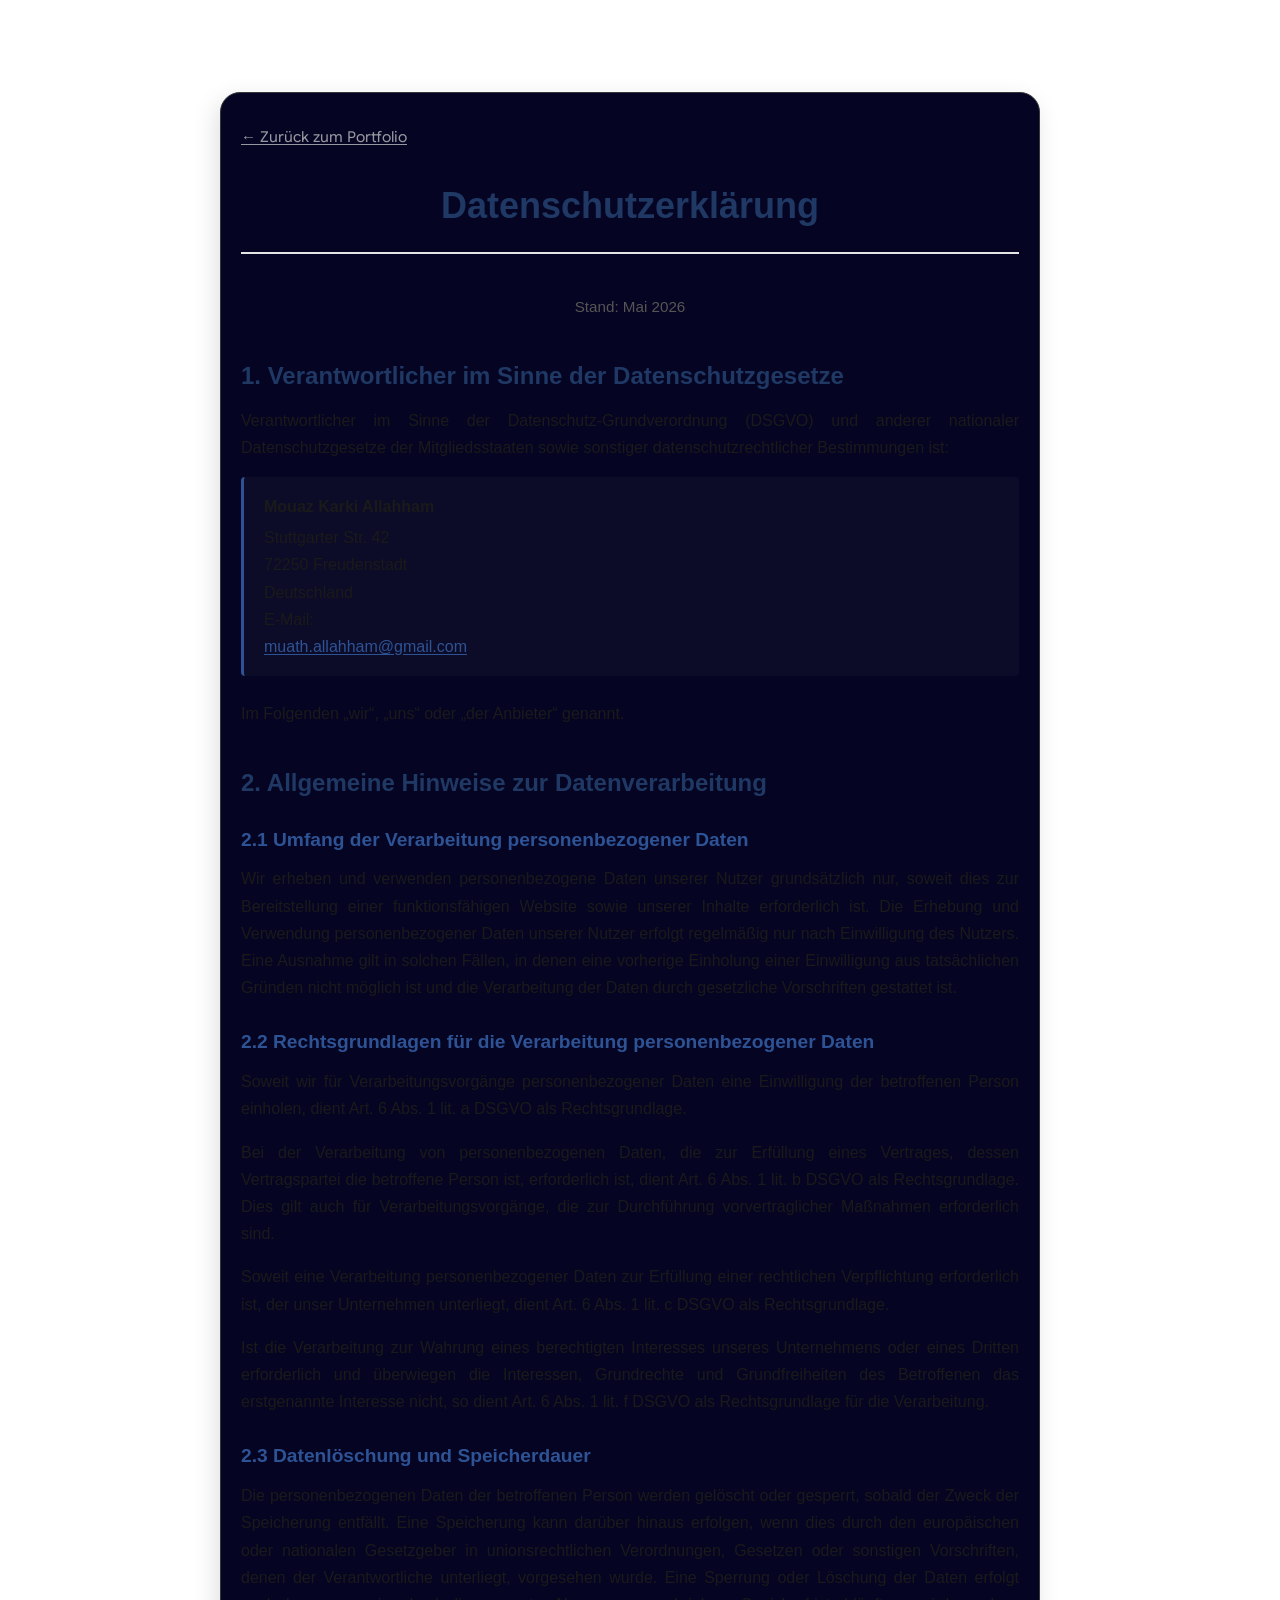
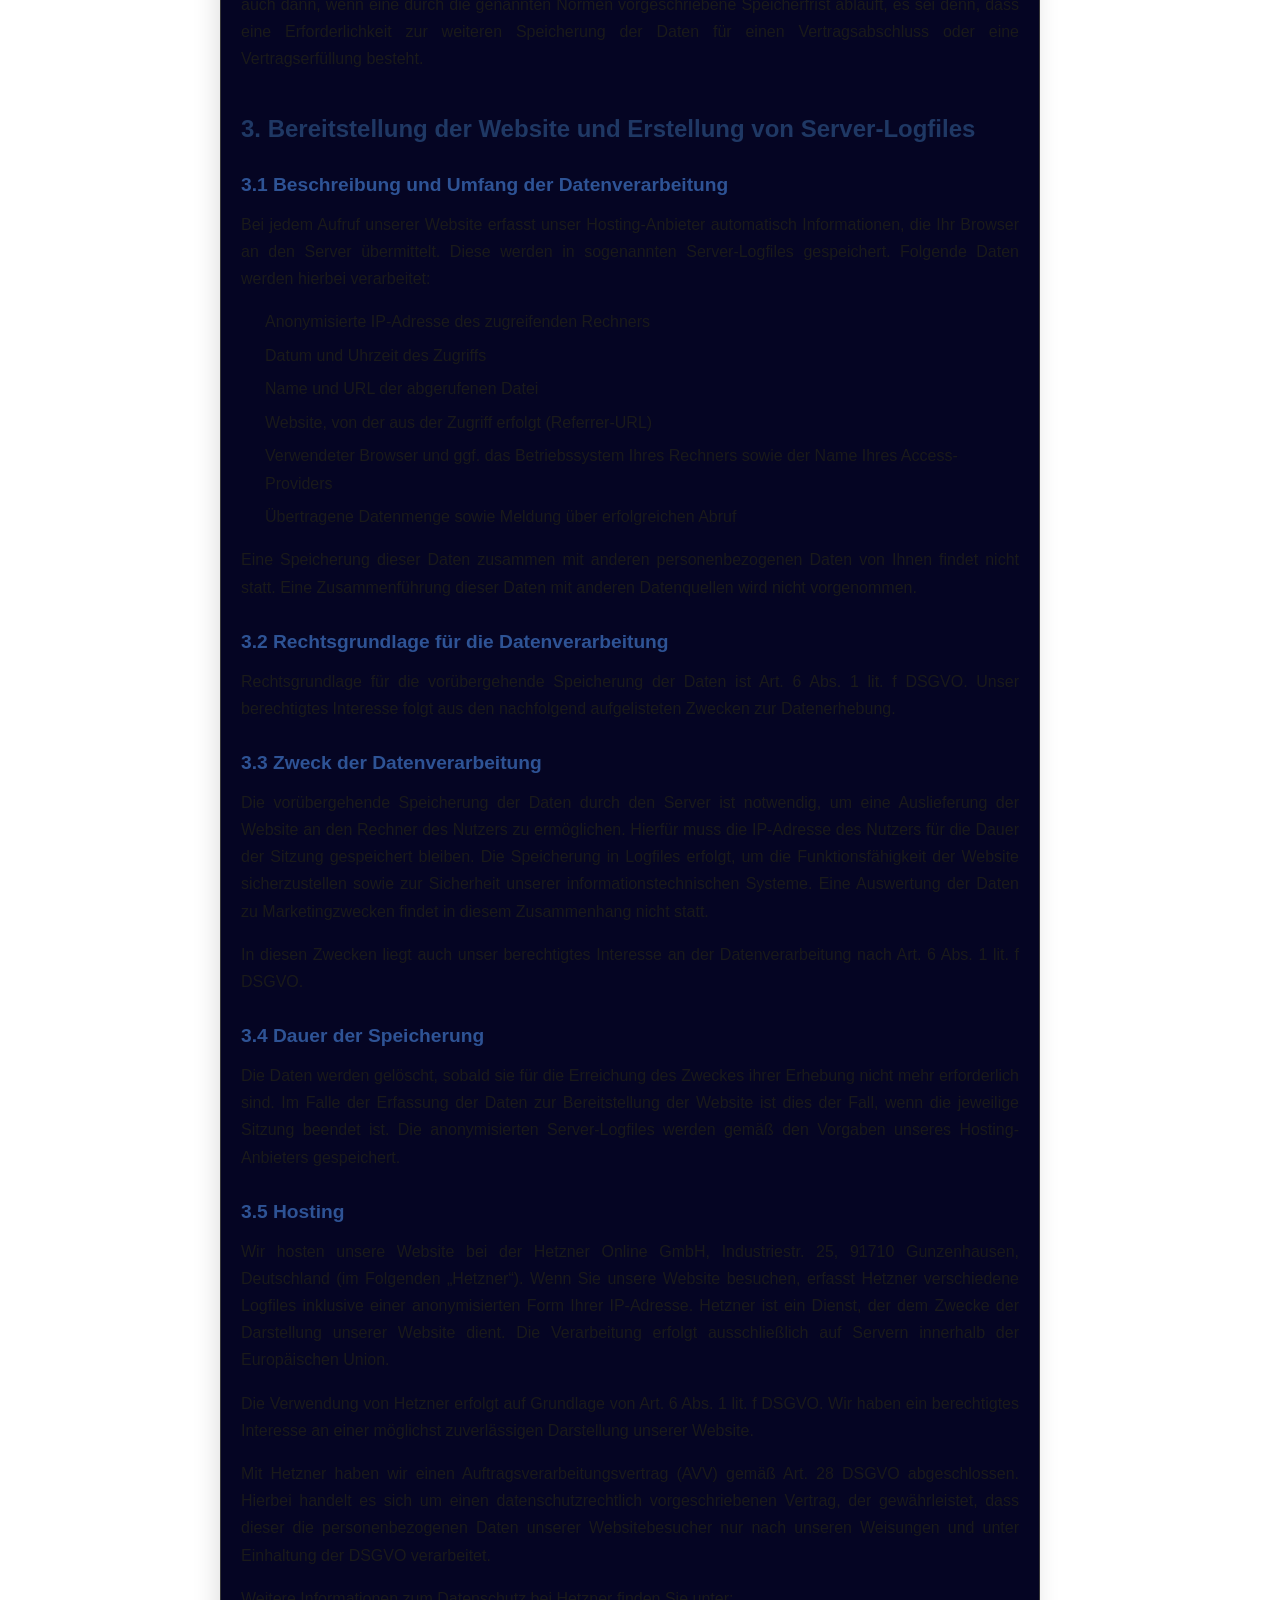
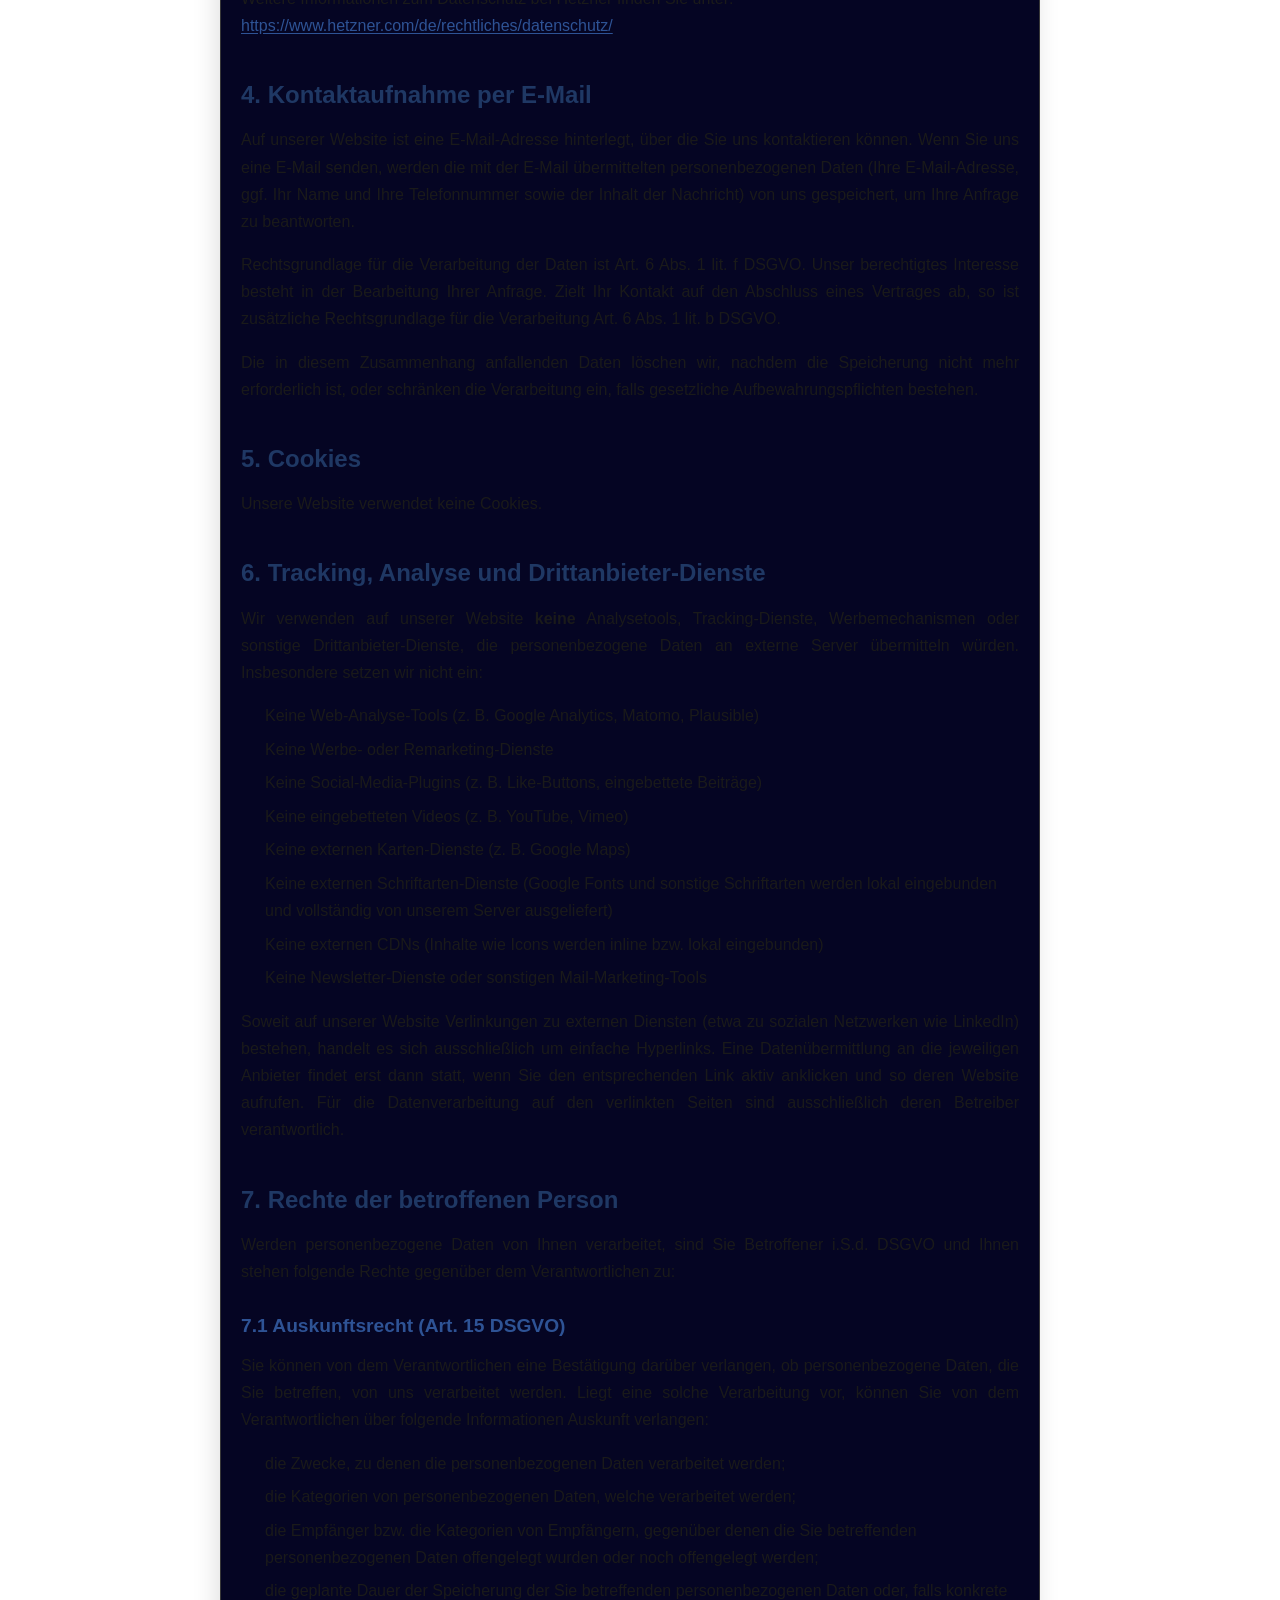
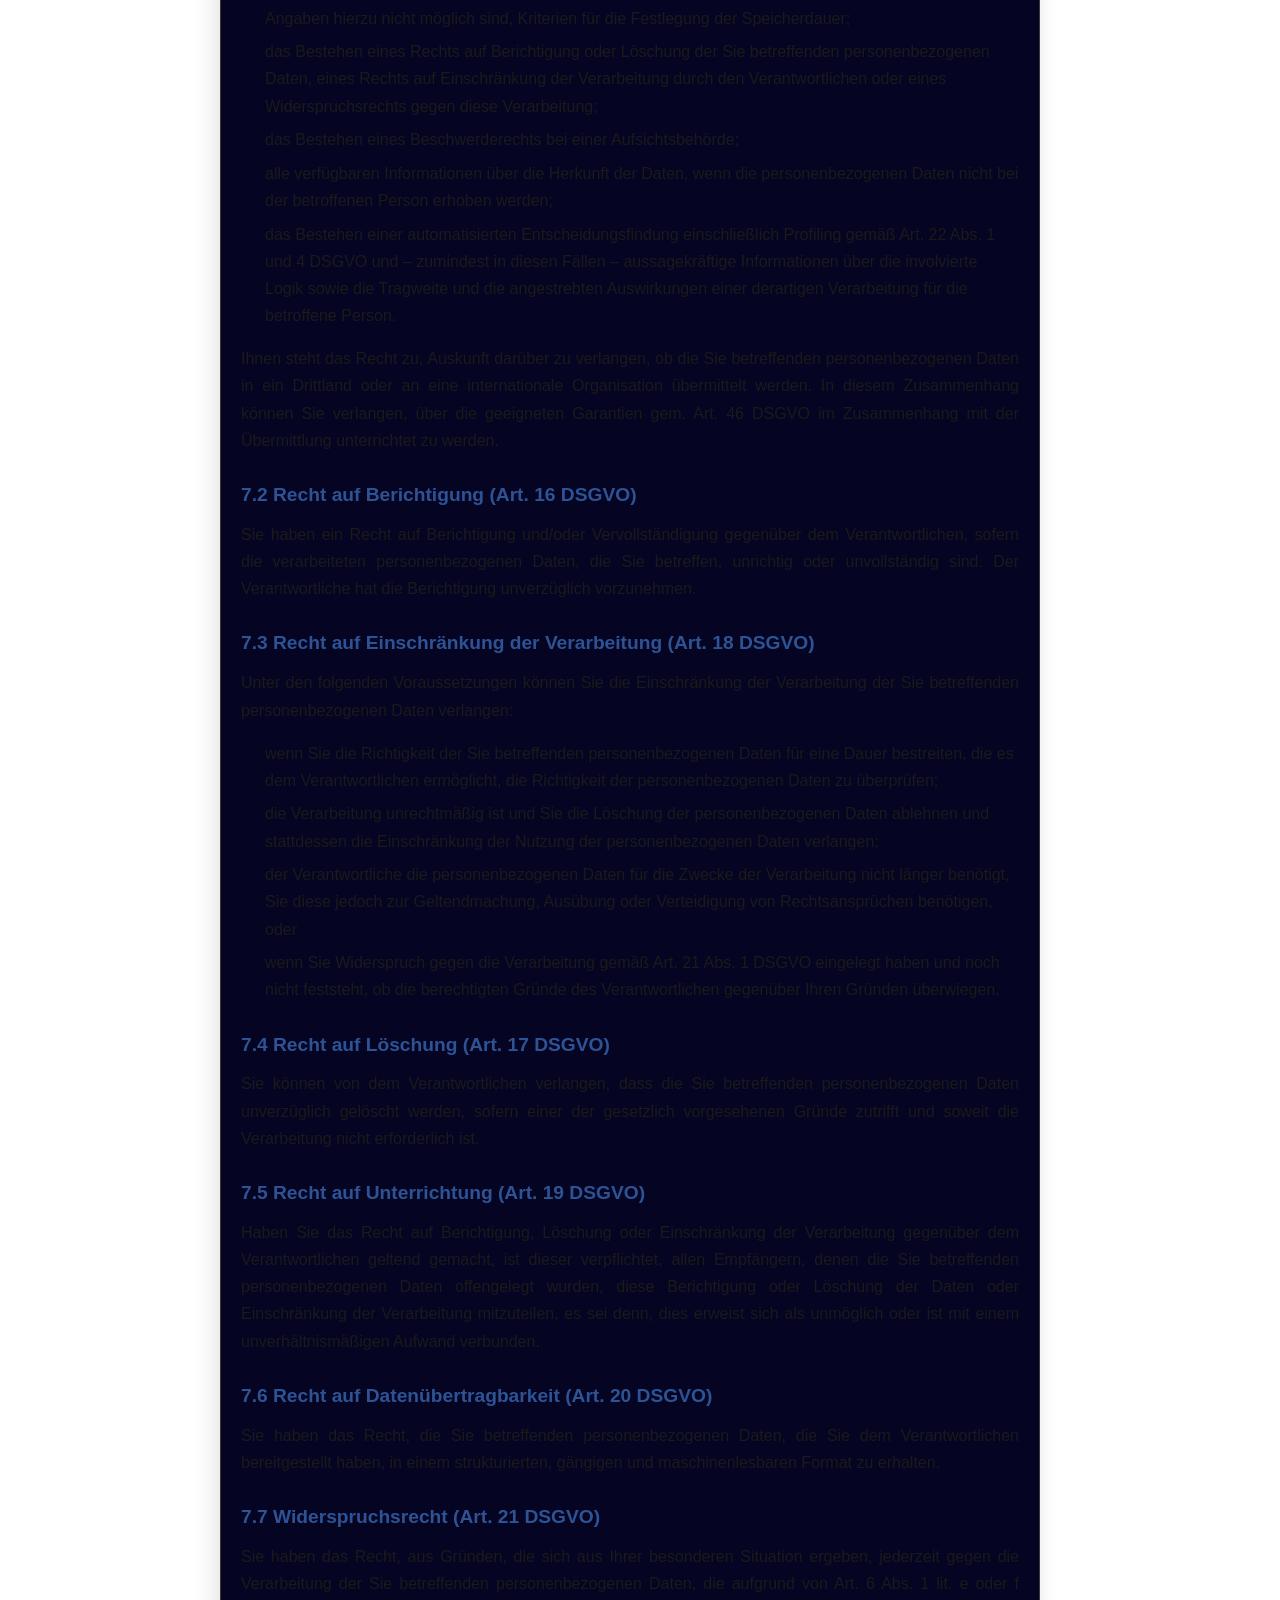
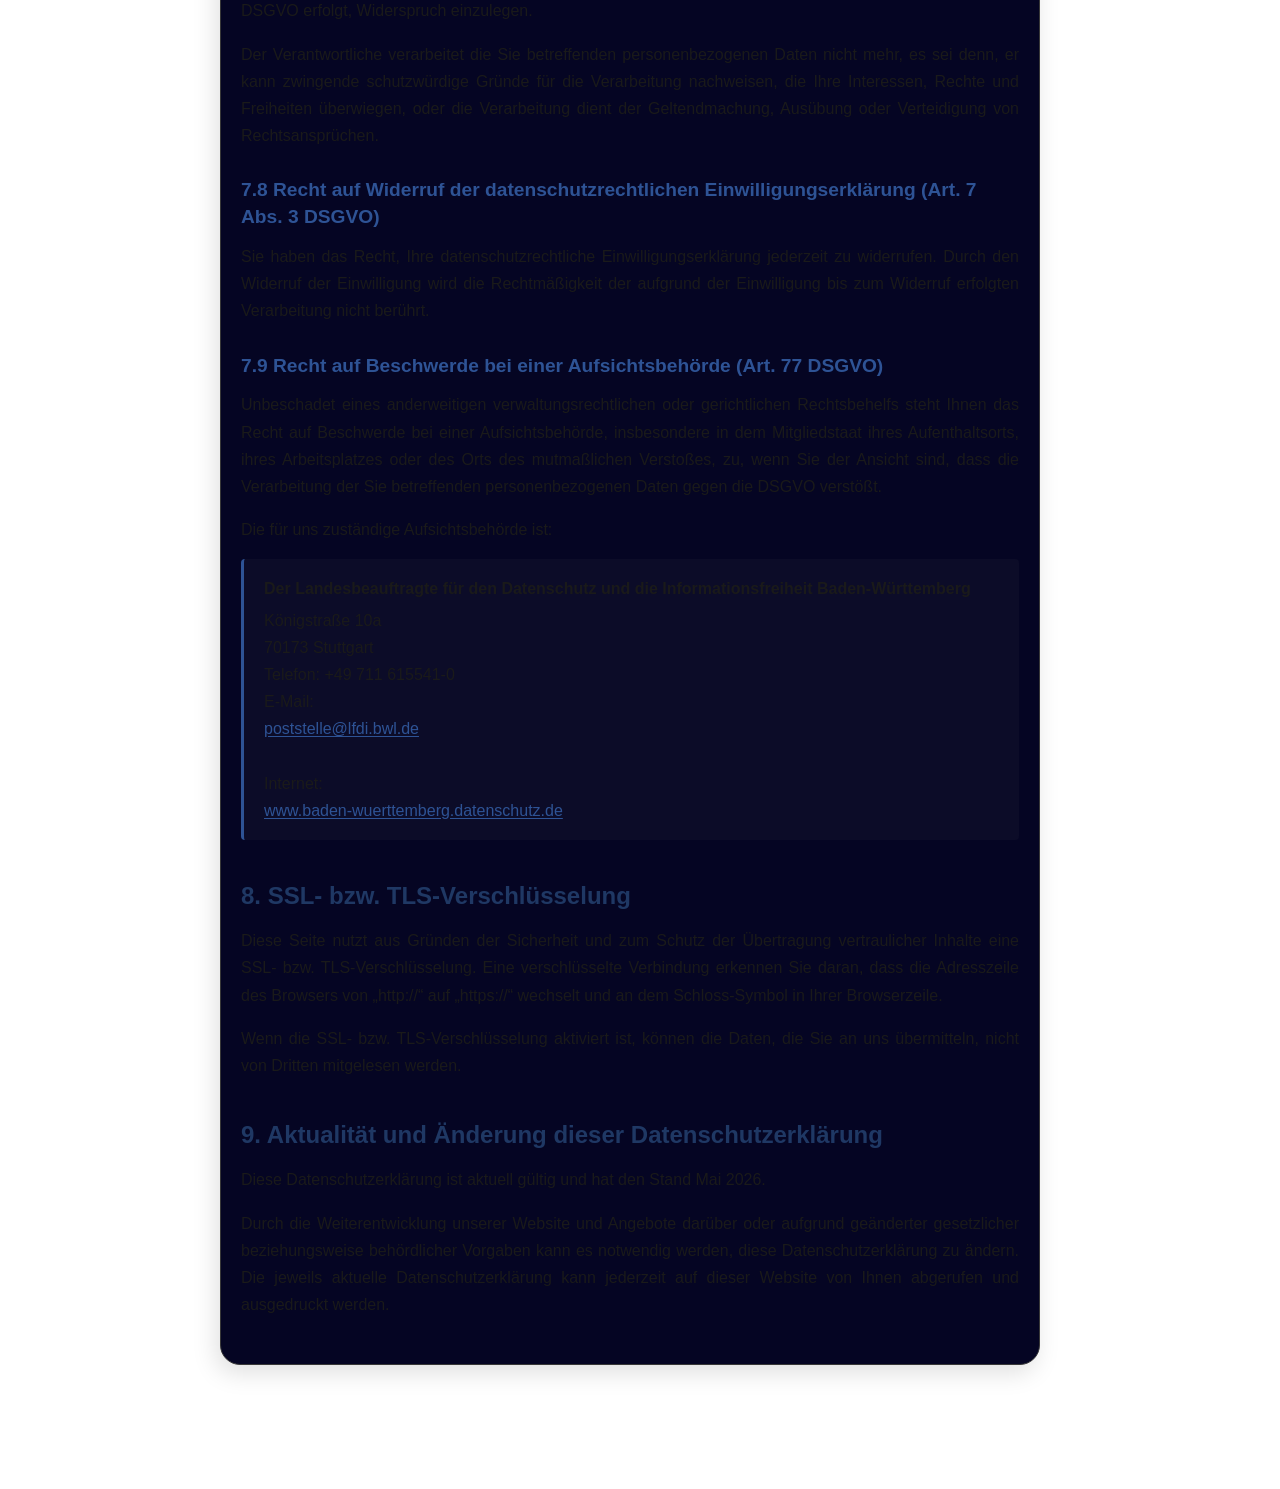
==== datenschutz.html @ 7f764fda "adding legal pages" ====
<!doctype html>
<html lang="de">
  <head>
    <meta charset="UTF-8" />
    <meta name="viewport" content="width=device-width, initial-scale=1.0" />
    <link
      rel="icon"
      href="data:image/svg+xml,<svg            
  xmlns='http://www.w3.org/2000/svg'/>"
    />
    <title>Datenschutzerklärung – Mouaz K. Allahham</title>
    <link rel="stylesheet" href="style.css" />
  </head>
  <style>
    :root {
      --color-text: #1a1a1a;
      --color-muted: #555;
      --color-heading: #1f3864;
      --color-subheading: #2e5395;
      --color-bg: #ffffff;
      --color-border: #e5e5e5;
      --color-link: #2e5395;
      --max-width: 820px;
    }

    @media (prefers-color-scheme: dark) {
      :root {
        --color-text: #e8e8e8;
        --color-muted: #b0b0b0;
        --color-heading: #8ab4ff;
        --color-subheading: #6f9eea;
        --color-bg: #121212;
        --color-border: #2a2a2a;
        --color-link: #8ab4ff;
      }
    }

    * {
      box-sizing: border-box;
    }

    html {
      scroll-behavior: smooth;
    }

    body {
      font-family:
        -apple-system, BlinkMacSystemFont, "Segoe UI", Roboto, Oxygen, Ubuntu,
        Cantarell, "Helvetica Neue", Arial, sans-serif;
      font-size: 16px;
      line-height: 1.7;
      color: var(--color-text);
      background-color: var(--color-bg);
      margin: 0;
      padding: 2rem 1rem 4rem;
    }

    main {
      max-width: var(--max-width);
      margin: 0 auto;
    }

    h1.page-title {
      font-size: 2.25rem;
      font-weight: 700;
      color: var(--color-heading);
      text-align: center;
      margin: 0 0 2.5rem;
      padding-bottom: 1rem;
      border-bottom: 2px solid var(--color-border);
    }

    h2 {
      font-size: 1.5rem;
      font-weight: 700;
      color: var(--color-heading);
      margin: 2.5rem 0 1rem;
      line-height: 1.3;
    }

    h3 {
      font-size: 1.2rem;
      font-weight: 600;
      color: var(--color-subheading);
      margin: 1.75rem 0 0.75rem;
      line-height: 1.4;
    }

    p {
      margin: 0 0 1rem;
      text-align: justify;
      hyphens: auto;
    }

    ul {
      margin: 0 0 1rem;
      padding-left: 1.5rem;
    }

    li {
      margin-bottom: 0.4rem;
    }

    address {
      font-style: normal;
      margin: 0.5rem 0 1.5rem;
      padding: 1rem 1.25rem;
      background-color: rgba(127, 127, 127, 0.06);
      border-left: 3px solid var(--color-subheading);
      border-radius: 4px;
    }

    address strong {
      display: block;
      margin-bottom: 0.25rem;
    }

    a {
      color: var(--color-link);
      text-decoration: underline;
      text-underline-offset: 2px;
    }

    a:hover {
      text-decoration-thickness: 2px;
    }

    .last-updated {
      color: var(--color-muted);
      font-size: 0.95rem;
      text-align: center;
      margin-bottom: 2rem;
    }

    @media print {
      body {
        padding: 0;
        font-size: 11pt;
      }
      h1.page-title {
        font-size: 24pt;
      }
      h2 {
        font-size: 14pt;
        page-break-after: avoid;
      }
      h3 {
        font-size: 12pt;
        page-break-after: avoid;
      }
      a {
        color: var(--color-text);
        text-decoration: none;
      }
    }

    @media (max-width: 600px) {
      body {
        padding: 1.5rem 1rem 3rem;
        font-size: 15px;
      }
      h1.page-title {
        font-size: 1.75rem;
      }
      h2 {
        font-size: 1.3rem;
      }
      h3 {
        font-size: 1.1rem;
      }
      p {
        text-align: left;
      }
    }
  </style>
  <body>
    <main class="legal-main">
      <div class="legal-page">
        <a href="index.html" class="legal-back">← Zurück zum Portfolio</a>

        <h1 class="page-title">Datenschutzerklärung</h1>
        <p class="last-updated">Stand: Mai 2026</p>

        <h2>1. Verantwortlicher im Sinne der Datenschutzgesetze</h2>
        <p>
          Verantwortlicher im Sinne der Datenschutz-Grundverordnung (DSGVO) und
          anderer nationaler Datenschutzgesetze der Mitgliedsstaaten sowie
          sonstiger datenschutzrechtlicher Bestimmungen ist:
        </p>
        <address>
          <strong>Mouaz Karki Allahham</strong>
          Stuttgarter Str. 42<br />
          72250 Freudenstadt<br />
          Deutschland<br />
          E-Mail:
          <a href="mailto:muath.allahham@gmail.com">muath.allahham@gmail.com</a>
        </address>
        <p>
          Im Folgenden „wir&ldquo;, „uns&ldquo; oder „der Anbieter&ldquo;
          genannt.
        </p>

        <h2>2. Allgemeine Hinweise zur Datenverarbeitung</h2>

        <h3>2.1 Umfang der Verarbeitung personenbezogener Daten</h3>
        <p>
          Wir erheben und verwenden personenbezogene Daten unserer Nutzer
          grundsätzlich nur, soweit dies zur Bereitstellung einer
          funktionsfähigen Website sowie unserer Inhalte erforderlich ist. Die
          Erhebung und Verwendung personenbezogener Daten unserer Nutzer erfolgt
          regelmäßig nur nach Einwilligung des Nutzers. Eine Ausnahme gilt in
          solchen Fällen, in denen eine vorherige Einholung einer Einwilligung
          aus tatsächlichen Gründen nicht möglich ist und die Verarbeitung der
          Daten durch gesetzliche Vorschriften gestattet ist.
        </p>

        <h3>
          2.2 Rechtsgrundlagen für die Verarbeitung personenbezogener Daten
        </h3>
        <p>
          Soweit wir für Verarbeitungsvorgänge personenbezogener Daten eine
          Einwilligung der betroffenen Person einholen, dient Art. 6 Abs. 1 lit.
          a DSGVO als Rechtsgrundlage.
        </p>
        <p>
          Bei der Verarbeitung von personenbezogenen Daten, die zur Erfüllung
          eines Vertrages, dessen Vertragspartei die betroffene Person ist,
          erforderlich ist, dient Art. 6 Abs. 1 lit. b DSGVO als
          Rechtsgrundlage. Dies gilt auch für Verarbeitungsvorgänge, die zur
          Durchführung vorvertraglicher Maßnahmen erforderlich sind.
        </p>
        <p>
          Soweit eine Verarbeitung personenbezogener Daten zur Erfüllung einer
          rechtlichen Verpflichtung erforderlich ist, der unser Unternehmen
          unterliegt, dient Art. 6 Abs. 1 lit. c DSGVO als Rechtsgrundlage.
        </p>
        <p>
          Ist die Verarbeitung zur Wahrung eines berechtigten Interesses unseres
          Unternehmens oder eines Dritten erforderlich und überwiegen die
          Interessen, Grundrechte und Grundfreiheiten des Betroffenen das
          erstgenannte Interesse nicht, so dient Art. 6 Abs. 1 lit. f DSGVO als
          Rechtsgrundlage für die Verarbeitung.
        </p>

        <h3>2.3 Datenlöschung und Speicherdauer</h3>
        <p>
          Die personenbezogenen Daten der betroffenen Person werden gelöscht
          oder gesperrt, sobald der Zweck der Speicherung entfällt. Eine
          Speicherung kann darüber hinaus erfolgen, wenn dies durch den
          europäischen oder nationalen Gesetzgeber in unionsrechtlichen
          Verordnungen, Gesetzen oder sonstigen Vorschriften, denen der
          Verantwortliche unterliegt, vorgesehen wurde. Eine Sperrung oder
          Löschung der Daten erfolgt auch dann, wenn eine durch die genannten
          Normen vorgeschriebene Speicherfrist abläuft, es sei denn, dass eine
          Erforderlichkeit zur weiteren Speicherung der Daten für einen
          Vertragsabschluss oder eine Vertragserfüllung besteht.
        </p>

        <h2>
          3. Bereitstellung der Website und Erstellung von Server-Logfiles
        </h2>

        <h3>3.1 Beschreibung und Umfang der Datenverarbeitung</h3>
        <p>
          Bei jedem Aufruf unserer Website erfasst unser Hosting-Anbieter
          automatisch Informationen, die Ihr Browser an den Server übermittelt.
          Diese werden in sogenannten Server-Logfiles gespeichert. Folgende
          Daten werden hierbei verarbeitet:
        </p>
        <ul>
          <li>Anonymisierte IP-Adresse des zugreifenden Rechners</li>
          <li>Datum und Uhrzeit des Zugriffs</li>
          <li>Name und URL der abgerufenen Datei</li>
          <li>Website, von der aus der Zugriff erfolgt (Referrer-URL)</li>
          <li>
            Verwendeter Browser und ggf. das Betriebssystem Ihres Rechners sowie
            der Name Ihres Access-Providers
          </li>
          <li>Übertragene Datenmenge sowie Meldung über erfolgreichen Abruf</li>
        </ul>
        <p>
          Eine Speicherung dieser Daten zusammen mit anderen personenbezogenen
          Daten von Ihnen findet nicht statt. Eine Zusammenführung dieser Daten
          mit anderen Datenquellen wird nicht vorgenommen.
        </p>

        <h3>3.2 Rechtsgrundlage für die Datenverarbeitung</h3>
        <p>
          Rechtsgrundlage für die vorübergehende Speicherung der Daten ist Art.
          6 Abs. 1 lit. f DSGVO. Unser berechtigtes Interesse folgt aus den
          nachfolgend aufgelisteten Zwecken zur Datenerhebung.
        </p>

        <h3>3.3 Zweck der Datenverarbeitung</h3>
        <p>
          Die vorübergehende Speicherung der Daten durch den Server ist
          notwendig, um eine Auslieferung der Website an den Rechner des Nutzers
          zu ermöglichen. Hierfür muss die IP-Adresse des Nutzers für die Dauer
          der Sitzung gespeichert bleiben. Die Speicherung in Logfiles erfolgt,
          um die Funktionsfähigkeit der Website sicherzustellen sowie zur
          Sicherheit unserer informationstechnischen Systeme. Eine Auswertung
          der Daten zu Marketingzwecken findet in diesem Zusammenhang nicht
          statt.
        </p>
        <p>
          In diesen Zwecken liegt auch unser berechtigtes Interesse an der
          Datenverarbeitung nach Art. 6 Abs. 1 lit. f DSGVO.
        </p>

        <h3>3.4 Dauer der Speicherung</h3>
        <p>
          Die Daten werden gelöscht, sobald sie für die Erreichung des Zweckes
          ihrer Erhebung nicht mehr erforderlich sind. Im Falle der Erfassung
          der Daten zur Bereitstellung der Website ist dies der Fall, wenn die
          jeweilige Sitzung beendet ist. Die anonymisierten Server-Logfiles
          werden gemäß den Vorgaben unseres Hosting-Anbieters gespeichert.
        </p>

        <h3>3.5 Hosting</h3>
        <p>
          Wir hosten unsere Website bei der Hetzner Online GmbH, Industriestr.
          25, 91710 Gunzenhausen, Deutschland (im Folgenden „Hetzner&ldquo;).
          Wenn Sie unsere Website besuchen, erfasst Hetzner verschiedene
          Logfiles inklusive einer anonymisierten Form Ihrer IP-Adresse. Hetzner
          ist ein Dienst, der dem Zwecke der Darstellung unserer Website dient.
          Die Verarbeitung erfolgt ausschließlich auf Servern innerhalb der
          Europäischen Union.
        </p>
        <p>
          Die Verwendung von Hetzner erfolgt auf Grundlage von Art. 6 Abs. 1
          lit. f DSGVO. Wir haben ein berechtigtes Interesse an einer möglichst
          zuverlässigen Darstellung unserer Website.
        </p>
        <p>
          Mit Hetzner haben wir einen Auftragsverarbeitungsvertrag (AVV) gemäß
          Art. 28 DSGVO abgeschlossen. Hierbei handelt es sich um einen
          datenschutzrechtlich vorgeschriebenen Vertrag, der gewährleistet, dass
          dieser die personenbezogenen Daten unserer Websitebesucher nur nach
          unseren Weisungen und unter Einhaltung der DSGVO verarbeitet.
        </p>
        <p>
          Weitere Informationen zum Datenschutz bei Hetzner finden Sie unter:
          <a
            href="https://www.hetzner.com/de/rechtliches/datenschutz/"
            target="_blank"
            rel="noopener noreferrer"
            >https://www.hetzner.com/de/rechtliches/datenschutz/</a
          >
        </p>

        <h2>4. Kontaktaufnahme per E-Mail</h2>
        <p>
          Auf unserer Website ist eine E-Mail-Adresse hinterlegt, über die Sie
          uns kontaktieren können. Wenn Sie uns eine E-Mail senden, werden die
          mit der E-Mail übermittelten personenbezogenen Daten (Ihre
          E-Mail-Adresse, ggf. Ihr Name und Ihre Telefonnummer sowie der Inhalt
          der Nachricht) von uns gespeichert, um Ihre Anfrage zu beantworten.
        </p>
        <p>
          Rechtsgrundlage für die Verarbeitung der Daten ist Art. 6 Abs. 1 lit.
          f DSGVO. Unser berechtigtes Interesse besteht in der Bearbeitung Ihrer
          Anfrage. Zielt Ihr Kontakt auf den Abschluss eines Vertrages ab, so
          ist zusätzliche Rechtsgrundlage für die Verarbeitung Art. 6 Abs. 1
          lit. b DSGVO.
        </p>
        <p>
          Die in diesem Zusammenhang anfallenden Daten löschen wir, nachdem die
          Speicherung nicht mehr erforderlich ist, oder schränken die
          Verarbeitung ein, falls gesetzliche Aufbewahrungspflichten bestehen.
        </p>

        <h2>5. Cookies</h2>
        <p>Unsere Website verwendet keine Cookies.</p>

        <h2>6. Tracking, Analyse und Drittanbieter-Dienste</h2>
        <p>
          Wir verwenden auf unserer Website
          <strong>keine</strong> Analysetools, Tracking-Dienste,
          Werbemechanismen oder sonstige Drittanbieter-Dienste, die
          personenbezogene Daten an externe Server übermitteln würden.
          Insbesondere setzen wir nicht ein:
        </p>
        <ul>
          <li>
            Keine Web-Analyse-Tools (z.&nbsp;B. Google Analytics, Matomo,
            Plausible)
          </li>
          <li>Keine Werbe- oder Remarketing-Dienste</li>
          <li>
            Keine Social-Media-Plugins (z.&nbsp;B. Like-Buttons, eingebettete
            Beiträge)
          </li>
          <li>Keine eingebetteten Videos (z.&nbsp;B. YouTube, Vimeo)</li>
          <li>Keine externen Karten-Dienste (z.&nbsp;B. Google Maps)</li>
          <li>
            Keine externen Schriftarten-Dienste (Google Fonts und sonstige
            Schriftarten werden lokal eingebunden und vollständig von unserem
            Server ausgeliefert)
          </li>
          <li>
            Keine externen CDNs (Inhalte wie Icons werden inline bzw. lokal
            eingebunden)
          </li>
          <li>Keine Newsletter-Dienste oder sonstigen Mail-Marketing-Tools</li>
        </ul>
        <p>
          Soweit auf unserer Website Verlinkungen zu externen Diensten (etwa zu
          sozialen Netzwerken wie LinkedIn) bestehen, handelt es sich
          ausschließlich um einfache Hyperlinks. Eine Datenübermittlung an die
          jeweiligen Anbieter findet erst dann statt, wenn Sie den
          entsprechenden Link aktiv anklicken und so deren Website aufrufen. Für
          die Datenverarbeitung auf den verlinkten Seiten sind ausschließlich
          deren Betreiber verantwortlich.
        </p>

        <h2>7. Rechte der betroffenen Person</h2>
        <p>
          Werden personenbezogene Daten von Ihnen verarbeitet, sind Sie
          Betroffener i.S.d. DSGVO und Ihnen stehen folgende Rechte gegenüber
          dem Verantwortlichen zu:
        </p>

        <h3>7.1 Auskunftsrecht (Art. 15 DSGVO)</h3>
        <p>
          Sie können von dem Verantwortlichen eine Bestätigung darüber
          verlangen, ob personenbezogene Daten, die Sie betreffen, von uns
          verarbeitet werden. Liegt eine solche Verarbeitung vor, können Sie von
          dem Verantwortlichen über folgende Informationen Auskunft verlangen:
        </p>
        <ul>
          <li>
            die Zwecke, zu denen die personenbezogenen Daten verarbeitet werden;
          </li>
          <li>
            die Kategorien von personenbezogenen Daten, welche verarbeitet
            werden;
          </li>
          <li>
            die Empfänger bzw. die Kategorien von Empfängern, gegenüber denen
            die Sie betreffenden personenbezogenen Daten offengelegt wurden oder
            noch offengelegt werden;
          </li>
          <li>
            die geplante Dauer der Speicherung der Sie betreffenden
            personenbezogenen Daten oder, falls konkrete Angaben hierzu nicht
            möglich sind, Kriterien für die Festlegung der Speicherdauer;
          </li>
          <li>
            das Bestehen eines Rechts auf Berichtigung oder Löschung der Sie
            betreffenden personenbezogenen Daten, eines Rechts auf Einschränkung
            der Verarbeitung durch den Verantwortlichen oder eines
            Widerspruchsrechts gegen diese Verarbeitung;
          </li>
          <li>
            das Bestehen eines Beschwerderechts bei einer Aufsichtsbehörde;
          </li>
          <li>
            alle verfügbaren Informationen über die Herkunft der Daten, wenn die
            personenbezogenen Daten nicht bei der betroffenen Person erhoben
            werden;
          </li>
          <li>
            das Bestehen einer automatisierten Entscheidungsfindung
            einschließlich Profiling gemäß Art. 22 Abs. 1 und 4 DSGVO und
            &ndash; zumindest in diesen Fällen &ndash; aussagekräftige
            Informationen über die involvierte Logik sowie die Tragweite und die
            angestrebten Auswirkungen einer derartigen Verarbeitung für die
            betroffene Person.
          </li>
        </ul>
        <p>
          Ihnen steht das Recht zu, Auskunft darüber zu verlangen, ob die Sie
          betreffenden personenbezogenen Daten in ein Drittland oder an eine
          internationale Organisation übermittelt werden. In diesem Zusammenhang
          können Sie verlangen, über die geeigneten Garantien gem. Art. 46 DSGVO
          im Zusammenhang mit der Übermittlung unterrichtet zu werden.
        </p>

        <h3>7.2 Recht auf Berichtigung (Art. 16 DSGVO)</h3>
        <p>
          Sie haben ein Recht auf Berichtigung und/oder Vervollständigung
          gegenüber dem Verantwortlichen, sofern die verarbeiteten
          personenbezogenen Daten, die Sie betreffen, unrichtig oder
          unvollständig sind. Der Verantwortliche hat die Berichtigung
          unverzüglich vorzunehmen.
        </p>

        <h3>7.3 Recht auf Einschränkung der Verarbeitung (Art. 18 DSGVO)</h3>
        <p>
          Unter den folgenden Voraussetzungen können Sie die Einschränkung der
          Verarbeitung der Sie betreffenden personenbezogenen Daten verlangen:
        </p>
        <ul>
          <li>
            wenn Sie die Richtigkeit der Sie betreffenden personenbezogenen
            Daten für eine Dauer bestreiten, die es dem Verantwortlichen
            ermöglicht, die Richtigkeit der personenbezogenen Daten zu
            überprüfen;
          </li>
          <li>
            die Verarbeitung unrechtmäßig ist und Sie die Löschung der
            personenbezogenen Daten ablehnen und stattdessen die Einschränkung
            der Nutzung der personenbezogenen Daten verlangen;
          </li>
          <li>
            der Verantwortliche die personenbezogenen Daten für die Zwecke der
            Verarbeitung nicht länger benötigt, Sie diese jedoch zur
            Geltendmachung, Ausübung oder Verteidigung von Rechtsansprüchen
            benötigen, oder
          </li>
          <li>
            wenn Sie Widerspruch gegen die Verarbeitung gemäß Art. 21 Abs. 1
            DSGVO eingelegt haben und noch nicht feststeht, ob die berechtigten
            Gründe des Verantwortlichen gegenüber Ihren Gründen überwiegen.
          </li>
        </ul>

        <h3>7.4 Recht auf Löschung (Art. 17 DSGVO)</h3>
        <p>
          Sie können von dem Verantwortlichen verlangen, dass die Sie
          betreffenden personenbezogenen Daten unverzüglich gelöscht werden,
          sofern einer der gesetzlich vorgesehenen Gründe zutrifft und soweit
          die Verarbeitung nicht erforderlich ist.
        </p>

        <h3>7.5 Recht auf Unterrichtung (Art. 19 DSGVO)</h3>
        <p>
          Haben Sie das Recht auf Berichtigung, Löschung oder Einschränkung der
          Verarbeitung gegenüber dem Verantwortlichen geltend gemacht, ist
          dieser verpflichtet, allen Empfängern, denen die Sie betreffenden
          personenbezogenen Daten offengelegt wurden, diese Berichtigung oder
          Löschung der Daten oder Einschränkung der Verarbeitung mitzuteilen, es
          sei denn, dies erweist sich als unmöglich oder ist mit einem
          unverhältnismäßigen Aufwand verbunden.
        </p>

        <h3>7.6 Recht auf Datenübertragbarkeit (Art. 20 DSGVO)</h3>
        <p>
          Sie haben das Recht, die Sie betreffenden personenbezogenen Daten, die
          Sie dem Verantwortlichen bereitgestellt haben, in einem
          strukturierten, gängigen und maschinenlesbaren Format zu erhalten.
        </p>

        <h3>7.7 Widerspruchsrecht (Art. 21 DSGVO)</h3>
        <p>
          Sie haben das Recht, aus Gründen, die sich aus Ihrer besonderen
          Situation ergeben, jederzeit gegen die Verarbeitung der Sie
          betreffenden personenbezogenen Daten, die aufgrund von Art. 6 Abs. 1
          lit. e oder f DSGVO erfolgt, Widerspruch einzulegen.
        </p>
        <p>
          Der Verantwortliche verarbeitet die Sie betreffenden personenbezogenen
          Daten nicht mehr, es sei denn, er kann zwingende schutzwürdige Gründe
          für die Verarbeitung nachweisen, die Ihre Interessen, Rechte und
          Freiheiten überwiegen, oder die Verarbeitung dient der Geltendmachung,
          Ausübung oder Verteidigung von Rechtsansprüchen.
        </p>

        <h3>
          7.8 Recht auf Widerruf der datenschutzrechtlichen
          Einwilligungserklärung (Art. 7 Abs. 3 DSGVO)
        </h3>
        <p>
          Sie haben das Recht, Ihre datenschutzrechtliche Einwilligungserklärung
          jederzeit zu widerrufen. Durch den Widerruf der Einwilligung wird die
          Rechtmäßigkeit der aufgrund der Einwilligung bis zum Widerruf
          erfolgten Verarbeitung nicht berührt.
        </p>

        <h3>
          7.9 Recht auf Beschwerde bei einer Aufsichtsbehörde (Art. 77 DSGVO)
        </h3>
        <p>
          Unbeschadet eines anderweitigen verwaltungsrechtlichen oder
          gerichtlichen Rechtsbehelfs steht Ihnen das Recht auf Beschwerde bei
          einer Aufsichtsbehörde, insbesondere in dem Mitgliedstaat ihres
          Aufenthaltsorts, ihres Arbeitsplatzes oder des Orts des mutmaßlichen
          Verstoßes, zu, wenn Sie der Ansicht sind, dass die Verarbeitung der
          Sie betreffenden personenbezogenen Daten gegen die DSGVO verstößt.
        </p>
        <p>Die für uns zuständige Aufsichtsbehörde ist:</p>
        <address>
          <strong
            >Der Landesbeauftragte für den Datenschutz und die
            Informationsfreiheit Baden-Württemberg</strong
          >
          Königstraße 10a<br />
          70173 Stuttgart<br />
          Telefon: +49 711 615541-0<br />
          E-Mail:
          <a href="mailto:poststelle@lfdi.bwl.de">poststelle@lfdi.bwl.de</a
          ><br />
          Internet:
          <a
            href="https://www.baden-wuerttemberg.datenschutz.de"
            target="_blank"
            rel="noopener noreferrer"
            >www.baden-wuerttemberg.datenschutz.de</a
          >
        </address>

        <h2>8. SSL- bzw. TLS-Verschlüsselung</h2>
        <p>
          Diese Seite nutzt aus Gründen der Sicherheit und zum Schutz der
          Übertragung vertraulicher Inhalte eine SSL- bzw. TLS-Verschlüsselung.
          Eine verschlüsselte Verbindung erkennen Sie daran, dass die
          Adresszeile des Browsers von „http://&ldquo; auf „https://&ldquo;
          wechselt und an dem Schloss-Symbol in Ihrer Browserzeile.
        </p>
        <p>
          Wenn die SSL- bzw. TLS-Verschlüsselung aktiviert ist, können die
          Daten, die Sie an uns übermitteln, nicht von Dritten mitgelesen
          werden.
        </p>

        <h2>9. Aktualität und Änderung dieser Datenschutzerklärung</h2>
        <p>
          Diese Datenschutzerklärung ist aktuell gültig und hat den Stand Mai
          2026.
        </p>
        <p>
          Durch die Weiterentwicklung unserer Website und Angebote darüber oder
          aufgrund geänderter gesetzlicher beziehungsweise behördlicher Vorgaben
          kann es notwendig werden, diese Datenschutzerklärung zu ändern. Die
          jeweils aktuelle Datenschutzerklärung kann jederzeit auf dieser
          Website von Ihnen abgerufen und ausgedruckt werden.
        </p>
      </div>
    </main>
  </body>
</html>
---- style.css ----
@font-face {
  font-family: "Google Sans Flex";
  src: url("./assets/Google_Sans_Flex/GoogleSansFlex-VariableFont_GRAD,ROND,opsz,slnt,wdth,wght.ttf")
    format("truetype");
  font-weight: 100 900;
  font-style: normal;
  font-display: swap;
}

:root {
  --bg-gradient-onyx: linear-gradient(
    to bottom right,
    hsl(240, 1%, 25%) 3%,
    hsl(0, 0%, 19%) 97%
  );
  --bg-gradient-jet:
    linear-gradient(
      to bottom right,
      hsla(240, 1%, 18%, 0.251) 3%,
      hsla(240, 2%, 11%, 0) 100%
    ),
    hsl(240, 2%, 13%);
  --bg-gradient-yellow1: linear-gradient(
    to bottom right,
    hsl(45, 100%, 71%) 0%,
    hsla(36, 100%, 69%, 0) 50%
  );
  --bg-gradient-light-blue: linear-gradient(
    to bottom right,
    hsl(200, 100%, 80%) 0%,
    hsla(180, 100%, 78%, 0) 50%
  );
  --bg-gradient-yellow2:
    linear-gradient(
      135deg,
      hsla(45, 100%, 71%, 0.251) 0%,
      hsla(35, 100%, 68%, 0) 59.86%
    ),
    hsl(240, 2%, 13%);
  --bg-gradient-light-blue2:
    linear-gradient(
      135deg,
      hsla(200, 100%, 80%, 0.251) 0%,
      hsla(180, 100%, 78%, 0) 59.86%
    ),
    hsl(240, 2%, 13%);
  --border-gradient-onyx: linear-gradient(
    to bottom right,
    hsl(0, 0%, 25%) 0%,
    hsla(0, 0%, 25%, 0) 50%
  );
  --text-gradient-yellow: linear-gradient(
    to right,
    hsl(45, 100%, 72%),
    hsl(35, 100%, 68%)
  );
  --text-gradient-light-blue: linear-gradient(
    to right,
    hsl(200, 100%, 80%),
    hsl(180, 100%, 78%)
  );

  --jet: hsl(0, 0%, 22%);
  --onyx: hsl(240, 1%, 17%);
  --eerie-black1: hsl(240, 2%, 13%);
  --eerie-black2: hsl(240, 2%, 12%);
  --new-dark-blue: hsl(240deg 75.64% 7.71%);
  --smoky-black: hsl(0, 0%, 7%);
  --white1: hsl(0, 0%, 100%);
  --white2: hsl(0, 0%, 98%);
  --orange-yellow-crayola: hsl(45, 100%, 72%);
  --light-blue: hsl(200, 100%, 80%);
  --vegas-gold: hsl(45, 54%, 58%);
  --vegas-blue: hsl(200, 100%, 50%);
  --light-gray: hsl(0, 0%, 84%);
  --light-gray70: hsla(0, 0%, 84%, 0.7);
  --bittersweet-shimmer: hsl(0, 43%, 51%);

  --ff-poppins: "Google Sans Flex", sans-serif;

  --fs1: 24px;
  --fs2: 18px;
  --fs3: 17px;
  --fs4: 16px;
  --fs5: 15px;
  --fs6: 14px;
  --fs7: 13px;
  --fs8: 12px;

  --fw300: 300;
  --fw400: 400;
  --fw500: 500;
  --fw600: 600;

  --shadow1: -4px 8px 24px hsla(0, 0%, 0%, 0.25);
  --shadow2: 0px 16px 30px hsla(0, 0%, 0%, 0.25);
  --shadow3: 0px 16px 40px hsla(0, 0%, 0%, 0.25);
  --shadow4: 0px 25px 50px hsla(0, 0%, 0%, 0.15);
  --shadow5: 0px 24px 80px hsla(0, 0%, 0%, 0.25);

  --transition1: 0.25s ease;
  --transition2: 0.5s ease-in-out;
}

*,
*::before,
*::after {
  margin: 0;
  padding: 0;
  box-sizing: border-box;
}

a {
  text-decoration: none;
}

li {
  list-style: none;
}

img,
a,
button,
time,
span {
  display: block;
}

.ionicon {
  display: block;
  width: 1em;
  height: 1em;
}

button {
  font: inherit;
  background: none;
  border: none;
  text-align: left;
  cursor: pointer;
}

input,
textarea {
  display: block;
  width: 100%;
  background: none;
  font: inherit;
}

::selection {
  background: var(--light-blue);
  color: var(--smoky-black);
}

:focus {
  outline-color: var(--light-blue);
}

html {
  font-family: var(--ff-poppins);
  scrollbar-gutter: stable;
}

body {
  background: var(--smoky-black);
}

main {
  margin: 15px 12px;
  margin-bottom: 75px;
  min-width: 259px;
}

.sidebar,
article {
  background: var(--new-dark-blue);
  border: 1px solid var(--jet);
  border-radius: 20px;
  box-shadow: var(--shadow1);
  z-index: 1;
  padding: 15px;
}

.sidebar.active {
  max-height: 405px;
}

.separator {
  width: 100%;
  height: 1px;
  background: var(--jet);
  margin: 16px 0;
}

.icon-box {
  position: relative;
  background: var(--border-gradient-onyx);
  width: 30px;
  height: 30px;
  border-radius: 8px;
  display: flex;
  justify-content: center;
  align-items: center;
  font-size: 16px;
  color: var(--light-blue);
  box-shadow: var(--shadow1);
  z-index: 1;
}

.icon-box::before {
  content: "";
  position: absolute;
  inset: 1px;
  background: var(--eerie-black1);
  border-radius: inherit;
  z-index: -1;
}

.icon-box .ionicon {
  width: 1.5em;
  height: 1.5em;
}

article {
  display: none;
}

article.active {
  display: block;
  animation: fade 0.5s ease backwards;
}

@keyframes fade {
  0% {
    opacity: 0;
  }
  100% {
    opacity: 1;
  }
}

.h2,
.h3,
.h4,
.h5 {
  color: var(--white2);
  text-transform: capitalize;
}

.h2 {
  font-size: var(--fs1);
}
.h3 {
  font-size: var(--fs2);
}
.h4 {
  font-size: var(--fs4);
}
.h5 {
  font-size: var(--fs7);
  font-weight: var(--fw500);
}

.article-title {
  position: relative;
  padding-bottom: 7px;
}

.article-title::after {
  content: "";
  position: absolute;
  bottom: 0;
  left: 0;
  width: 30px;
  height: 3px;
  background: var(--text-gradient-light-blue);
  border-radius: 3px;
}

.has-scrollbar::-webkit-scrollbar {
  width: 5px;
  height: 5px;
}

.has-scrollbar::-webkit-scrollbar-track {
  background: var(--onyx);
  border-radius: 5px;
}

.has-scrollbar::-webkit-scrollbar-thumb {
  background: var(--light-blue);
  border-radius: 5px;
}

.has-scrollbar::-webkit-scrollbar-button {
  width: 20px;
}

.content-card {
  position: relative;
  background: var(--border-gradient-onyx);
  padding: 15px;
  padding-top: 45px;
  border-radius: 14px;
  box-shadow: var(--shadow2);
  cursor: pointer;
  z-index: 1;
}

.content-card::before {
  content: "";
  position: absolute;
  inset: 1px;
  background: var(--bg-gradient-jet);
  border-radius: inherit;
  z-index: -1;
}

/*ASIDE - SIDEBAR*/

.sidebar {
  margin-bottom: 15px;
  max-height: 112px;
  overflow: hidden;
  padding: 15px;
  transition: var(--transition2);
}

.sidebar-info {
  position: relative;
  display: flex;
  justify-content: flex-start;
  align-items: center;
  gap: 15px;
}

.avatar-box {
  background: var(--bg-gradient-onyx);
  border-radius: 20px;
}

.info-content .name {
  color: var(--white2);
  font-size: var(--fs3);
  font-weight: var(--fw500);
  letter-spacing: -0.25px;
  margin-bottom: 10px;
}

.info-content .title {
  color: var(--white1);
  background: var(--onyx);
  font-size: var(--fs8);
  font-weight: var(--fw300);
  width: max-content;
  padding: 3px 12px;
  border-radius: 8px;
}

.info-more-btn {
  position: absolute;
  top: -15px;
  right: -15px;
  border-radius: 0 15px;
  font-size: 13px;
  color: var(--light-blue);
  background: var(--border-gradient-onyx);
  padding: 10px;
  box-shadow: var(--shadow2);
  transition: var(--transition1);
  z-index: 1;
}

.info-more-btn::before {
  content: "";
  position: absolute;
  inset: 1px;
  border-radius: inherit;
  background: var(--bg-gradient-jet);
  transition: var(--transition1);
  z-index: -1;
}

.info-more-btn:hover,
.info-more-btn:focus {
  background: var(--bg-gradient-light-blue);
}
.info-more-btn:hover::before,
.info-more-btn:focus::before {
  background: var(--bg-gradient-light-blue2);
}

.info-more-btn span {
  display: none;
}

.sidebar-info-more {
  opacity: 0;
  visibility: hidden;
  transition: var(--transition2);
}

.sidebar.active .sidebar-info-more {
  opacity: 1;
  visibility: visible;
}

.contacts-list {
  display: grid;
  grid-template-columns: 1fr;
  gap: 16px;
}

.contact-item {
  min-width: 100%;
  display: flex;
  align-items: center;
  gap: 16px;
}

.contact-info {
  max-width: calc(100% - 46px);
  width: calc(100% - 46px);
}

.contact-info :is(.contact-link, time, address) {
  color: var(--white2);
  font-size: var(--fs7);
}

.contact-info address {
  font-style: normal;
}

.contact-title {
  color: var(--light-gray70);
  font-size: var(--fs8);
  text-transform: uppercase;
  margin-bottom: 2px;
}

.social-list {
  display: flex;
  justify-content: flex-start;
  align-items: center;
  gap: 15px;
  padding-bottom: 4px;
  padding-left: 7px;
}

.social-item .social-link {
  color: var(--light-gray70);
  font-size: 18px;
}

.social-item .social-link:hover {
  color: var(--light-gray);
}

/*NAVBAR*/

.navbar {
  position: fixed;
  bottom: 0;
  left: 0;
  width: 100%;
  background: hsla(240, 1%, 17%, 0.75);
  backdrop-filter: blur(10px);
  border: 1px solid var(--jet);
  border-radius: 12px 12px 0 0;
  box-shadow: var(--shadow2);
  z-index: 5;
}

.navbar-list {
  display: flex;
  flex-wrap: wrap;
  justify-content: center;
  align-items: center;
  padding: 0 10px;
}

.navbar-link {
  color: var(--light-gray);
  font-size: var(--fs8);
  padding: 20px 7px;
  transition: color var(--transition1);
}

.navbar-link:hover,
.navbar-link:focus {
  color: var(--light-gray70);
}
.navbar-link.active {
  color: var(--light-blue);
}

/*ABOUT*/

.about .article-title {
  margin-bottom: 15px;
  margin-top: 15px;
}

.about-text {
  color: var(--light-gray);
  font-size: var(--fs6);
  font-weight: var(--fw300);
  line-height: 1.6;
}

.about-text p {
  margin-bottom: 15px;
  text-align: justify;
  padding-left: 10px;
  padding-right: 10px;
}

.service {
  margin-bottom: 35px;
}

.service-title {
  margin-bottom: 20px;
}

.service-list {
  display: grid;
  grid-template-columns: 1fr;
  gap: 20px;
}

.service-item {
  position: relative;
  background: var(--border-gradient-onyx);
  padding: 20px;
  border-radius: 14px;
  box-shadow: var(--shadow2);
  z-index: 1;
}

.service-item::before {
  content: "";
  position: absolute;
  inset: 1px;
  background: var(--bg-gradient-jet);
  border-radius: inherit;
  z-index: -1;
}

.service-icon-box {
  margin-bottom: 10px;
}
.service-icon-box img {
  margin: auto;
}

.service-content-box {
  text-align: center;
}
.service-item-title {
  margin-bottom: 7px;
}

.service-item-text {
  color: var(--light-gray);
  font-size: var(--fs6);
  font-weight: var(--fw300);
  line-height: 1.6;
}

/*TESTIMONIALS*/

.testimonials {
  margin-bottom: 30px;
}
.testimonials-title {
  margin-bottom: 20px;
}

.testimonials-list {
  display: flex;
  justify-content: flex-start;
  align-items: flex-start;
  gap: 15px;
  margin: 0 -15px;
  padding: 25px 15px;
  padding-bottom: 35px;
  overflow-x: auto;
  scroll-behavior: smooth;
  overscroll-behavior-inline: contain;
  scroll-snap-type: inline mandatory;
}

.testimonials-item {
  min-width: 100%;
  scroll-snap-align: center;
}

.testimonials-avatar-box {
  position: absolute;
  top: 0;
  left: 0;
  transform: translate(15px, -25px);
  background: var(--bg-gradient-onyx);
  border-radius: 14px;
  box-shadow: var(--shadow1);
}

.testimonials-text {
  color: var(--light-gray);
  font-size: var(--fs6);
  font-weight: var(--fw300);
  line-height: 1.6;
  display: -webkit-box;
  line-clamp: 4;
  -webkit-line-clamp: 4;
  -webkit-box-orient: vertical;
  overflow: hidden;
}

/*MODAL CONTAINER*/

.modal-container {
  position: fixed;
  top: 0;
  left: 0;
  width: 100%;
  height: 100%;
  display: flex;
  justify-content: center;
  align-items: center;
  overflow-y: auto;
  overscroll-behavior: contain;
  z-index: 20;
  pointer-events: none;
  visibility: hidden;
}

.modal-container::-webkit-scrollbar {
  display: none;
}

.modal-container.active {
  pointer-events: all;
  visibility: visible;
}

.modal-container.active .testimonials-modal {
  transform: scale(1);
  opacity: 1;
}

.overlay {
  position: fixed;
  top: 0;
  left: 0;
  width: 100%;
  height: 100vh;
  background: hsl(0, 0%, 5%);
  opacity: 0;
  visibility: hidden;
  pointer-events: none;
  z-index: 1;
  transition: var(--transition1);
}

.overlay.active {
  opacity: 0.8;
  visibility: visible;
  pointer-events: all;
}

.testimonials-modal {
  background: var(--eerie-black2);
  position: relative;
  padding: 15px;
  margin: 15px 12px;
  border: 1px solid var(--jet);
  border-radius: 14px;
  box-shadow: var(--shadow5);
  transform: scale(1.2);
  opacity: 0;
  transition: var(--transition1);
  z-index: 2;
}

.modal-close-btn {
  position: absolute;
  top: 15px;
  right: 15px;
  background: var(--onyx);
  border-radius: 8px;
  width: 32px;
  height: 32px;
  display: flex;
  justify-content: center;
  align-items: center;
  color: var(--white2);
  font-size: 18px;
  opacity: 0.7;
}

.modal-close-btn:hover,
.modal-close-btn:focus {
  opacity: 1;
}

.modal-avatar-box {
  background: var(--bg-gradient-onyx);
  width: max-content;
  border-radius: 14px;
  margin-bottom: 15px;
  box-shadow: var(--shadow2);
}

.modal-img-wrapper > img {
  display: none;
}

.modal-title {
  margin-bottom: 4px;
}

.modal-content time {
  font-size: var(--fs6);
  color: var(--light-gray70);
  font-weight: var(--fw500);
  margin-bottom: 10px;
}

.modal-content p {
  color: var(--light-gray);
  font-size: var(--fs6);
  font-weight: var(--fw300);
  line-height: 1.6;
}

/*CLIENTS*/

.clients {
  margin-bottom: 15px;
}

.clients-list {
  display: flex;
  justify-content: flex-start;
  align-items: flex-start;
  gap: 15px;
  margin: 0 -15px;
  padding: 25px;
  padding-bottom: 25px;
  overflow-x: auto;
  scroll-behavior: smooth;
  overscroll-behavior-inline: contain;
  scroll-snap-type: inline mandatory;
  scroll-padding-inline: 25px;
}

.clients-item {
  min-width: 50%;
  scroll-snap-align: start;
}

.clients-item img {
  width: 100%;
  filter: grayscale(1);
  transition: var(--transition1);
}

.clients-item img:hover {
  filter: grayscale(0);
}

/*RESUME*/

.article-title {
  margin-bottom: 30px;
}

.timeline {
  margin-bottom: 30px;
}

.timeline .title-wrapper {
  display: flex;
  align-items: center;
  gap: 15px;
  margin-bottom: 25px;
}

.timeline-list {
  font-size: var(--fs6);
  margin-left: 45px;
}

.timeline-list span {
  color: var(--light-blue);
  font-weight: var(--fw400);
  line-height: 1.6;
}

.timeline-item {
  position: relative;
}

.timeline-item:not(:last-child) {
  margin-bottom: 20px;
}
.timeline-item:not(:last-child)::before {
  content: "";
  position: absolute;
  top: -25px;
  left: -30px;
  width: 1px;
  height: calc(100% + 50px);
  background: var(--jet);
}

.timeline-item::after {
  content: "";
  position: absolute;
  top: 5px;
  left: -33px;
  height: 6px;
  width: 6px;
  border-radius: 50%;
  background: var(--text-gradient-light-blue);
  box-shadow: 0 0 0 4px var(--jet);
}

.timeline-item-title {
  font-size: var(--fs6);
  line-height: 1.3;
  margin-bottom: 7px;
}

.timeline-text {
  color: var(--light-gray);
  font-weight: var(--fw300);
  line-height: 1.6;
  text-align: justify;
}

/*SKILLS*/

.skills-title {
  margin-bottom: 20px;
}

.skills-list {
  padding: 20px;
}

.skills-item:not(:last-child) {
  margin-bottom: 15px;
}

.skill .title-wrapper {
  display: flex;
  align-items: center;
  gap: 5px;
  margin-bottom: 8px;
}

.skill .title-wrapper data {
  color: var(--light-gray);
  font-size: var(--fs7);
  font-weight: var(--fw300);
}

.skills-progress-bg {
  background: var(--jet);
  width: 100%;
  height: 8px;
  border-radius: 10px;
}

.skills-progress-fill {
  background: var(--text-gradient-light-blue);
  height: 100%;
  border-radius: inherit;
}

/*PORTFOLIO*/

.filter-list {
  display: none;
}

.filter-select-box {
  position: relative;
  margin-bottom: 25px;
}

.filter-select {
  background: var(--eerie-black2);
  color: var(--light-gray);
  display: flex;
  justify-content: space-between;
  align-items: center;
  width: 100%;
  padding: 12px 16px;
  border: 1px solid var(--jet);
  border-radius: 14px;
  font-size: var(--fs6);
  font-weight: var(--fw300);
}

.filter-select.active .select-icon {
  transform: rotate(0.5turn);
}

.select-list {
  background: var(--eerie-black2);
  position: absolute;
  top: calc(100% + 6px);
  width: 100%;
  padding: 6px;
  border: 1px solid var(--jet);
  border-radius: 14px;
  z-index: 2;
  visibility: hidden;
  pointer-events: none;
  transition: 0.5s ease-in-out;
}

.filter-select.active + .select-list {
  opacity: 1;
  visibility: visible;
  pointer-events: all;
}

.select-item button {
  background: var(--eerie-black2);
  color: var(--light-gray);
  font-size: var(--fs6);
  font-weight: var(--fw300);
  text-transform: capitalize;
  width: 100%;
  padding: 8px 10px;
  border-radius: 8px;
}

.select-item button:hover {
  --eerie-black2: hsl(240, 2%, 20%);
}

.project-list {
  display: grid;
  grid-template-columns: 1fr;
  gap: 30px;
  margin-bottom: 10px;
}

.project-item {
  display: none;
}

.project-item.active {
  display: block;
  animation: scaleUp 0.25s ease forwards;
}

@keyframes scaleUp {
  0% {
    transform: scale(0.5);
  }
  100% {
    transform: scale(1);
  }
}

.project-item > a {
  width: 100%;
}

.project-img {
  position: relative;
  width: 100%;
  height: 200px;
  border-radius: 16px;
  overflow: hidden;
  margin-bottom: 15px;
}

.project-img img {
  width: 100%;
  height: 100%;
  object-fit: cover;
  transition: var(--transition1);
}

.project-img::before {
  content: "";
  position: absolute;
  top: 0;
  left: 0;
  width: 100%;
  height: 100%;
  background: transparent;
  z-index: 1;
  transition: var(--transition1);
}

.project-item > a:hover img {
  transform: scale(1.1);
}

.project-item > a:hover .project-img::before {
  background: hsla(0, 0%, 0%, 0.5);
}

.project-item-icon-box {
  --scale: 0.8;

  background: var(--jet);
  color: var(--light-blue);
  position: absolute;
  top: 50%;
  left: 50%;
  transform: translate(-50%, -50%) scale(var(--scale));
  font-size: 20px;
  padding: 18px;
  border-radius: 12px;
  opacity: 0;
  z-index: 1;
  transition: var(--transition1);
}

.project-item > a:hover .project-item-icon-box {
  --scale: 1;
  opacity: 1;
}

.project-item-icon-box .ionicon {
  width: 20px;
  height: 20px;
}

.project-title,
.project-category {
  margin-left: 10px;
}

.project-title {
  color: var(--white2);
  font-size: var(--fs5);
  font-weight: var(--fw400);
  text-transform: capitalize;
  line-height: 1.3;
}

.project-category {
  color: var(--light-gray70);
  font-size: var(--fs6);
  font-weight: var(--fw300);
}

/*BLOG*/

.blog-posts {
  margin-bottom: 10px;
}

.blog-posts-list {
  display: grid;
  grid-template-columns: 1fr;
  gap: 20px;
}

.blog-posts-item > a {
  position: relative;
  background: var(--border-gradient-onyx);
  height: 100%;
  box-shadow: var(--shadow4);
  border-radius: 16px;
  z-index: 1;
}

.blog-posts-item > a::before {
  content: "";
  position: absolute;
  inset: 1px;
  border-radius: inherit;
  background: var(--eerie-black1);
  z-index: -1;
}

.blog-banner-box {
  width: 100%;
  height: 200px;
  border-radius: 12px;
  overflow: hidden;
}

.blog-banner-box img {
  width: 100%;
  height: 100%;
  object-fit: cover;
  transition: var(--transition1);
}

.blog-content {
  padding: 15px;
}

.blog-meta {
  display: flex;
  justify-content: flex-start;
  align-items: center;
  gap: 7px;
  margin-bottom: 10px;
}

.blog-meta :is(.blog-category, time) {
  color: var(--light-gray70);
  font-size: var(--fs6);
  font-weight: var(--fw300);
}

.blog-meta .dot {
  background: var(--light-gray70);
  width: 4px;
  height: 4px;
  border-radius: 4px;
}

.blog-item-title {
  margin-bottom: 10px;
  line-height: 1.3;
  transition: var(--transition1);
}

.blog-post-item > a:hover .blog-item-title {
  color: var(--light-blue);
}

.blog-text {
  color: var(--light-gray);
  font-size: var(--fs6);
  font-weight: var(--fw300);
  line-height: 1.6;
  text-align: justify;
}

/*CONTACT*/

.mapbox {
  position: relative;
  height: 250px;
  width: 100%;
  border-radius: 16px;
  margin-bottom: 30px;
  border: 1px solid var(--jet);
  overflow: hidden;
}

.mapbox figure {
  height: 100%;
}

.mapbox iframe {
  width: 100%;
  height: 100%;
  border: none;
  filter: grayscale(1) invert(1);
}

.contact-form {
  margin-bottom: 10px;
}

.form-title {
  margin-bottom: 20px;
}

.input-wrapper {
  display: grid;
  grid-template-columns: 1fr;
  gap: 25px;
  margin-bottom: 25px;
}

.form-input {
  color: var(--white2);
  font-size: var(--fs6);
  font-weight: var(--fw400);
  padding: 13px 20px;
  border: 1px solid var(--jet);
  border-radius: 14px;
  outline: none;
}

.form-input::placeholder {
  font-weight: var(--fw500);
}
.form-input:focus {
  border-color: var(--light-blue);
}
.form-input:focus:invalid {
  border-color: var(--bittersweet-shimmer);
}

textarea.form-input {
  min-height: 100px;
  height: 120px;
  max-height: 200px;
  resize: vertical;
  margin-bottom: 25px;
}

textarea.form-input::-webkit-realizer {
  display: none;
}

.form-btn {
  position: relative;
  width: 100%;
  background: var(--border-gradient-onyx);
  color: var(--light-blue);
  display: flex;
  justify-content: center;
  align-items: center;
  gap: 10px;
  padding: 13px 20px;
  border-radius: 14px;
  font-size: var(--fs6);
  text-transform: capitalize;
  box-shadow: var(--shadow3);
  z-index: 1;
  transition: var(--transition1);
}

.form-btn::before {
  content: "";
  position: absolute;
  inset: 1px;
  background: var(--bg-gradient-jet);
  border-radius: inherit;
  z-index: -1;
  transition: var(--transition1);
}

.form-btn .ionicon {
  width: 16px;
  height: 16px;
}
.form-btn:hover {
  background: var(--bg-gradient-light-blue1);
}
.form-btn::before {
  background: var(--bg-gradient-light-blue2);
}

.form-btn:disabled {
  opacity: 0.7;
  cursor: not-allowed;
}

.form-btn:disabled:hover {
  background: var(--border-gradient-onyx);
}
.form-btn:disabled:hover::before {
  background: var(--bg-gradient-jet);
}

.icon {
  display: block;
  margin: auto;
  fill: var(--light-blue);
}

.icon path,
.icon circle {
  stroke: var(--light-blue);
}

/*FOOTER*/

.site-footer {
  display: flex;
  justify-content: center;
  align-items: center;
  gap: 12px;
  padding: 16px 20px 90px;
  color: var(--light-gray70);
  font-size: var(--fs8);
  font-family: var(--ff-poppins);
}

.site-footer a {
  color: var(--light-gray70);
  transition: color var(--transition1);
}

.site-footer a:hover {
  color: var(--light-blue);
}

/*LEGAL PAGES*/

.legal-main {
  margin: 60px auto;
  min-width: 259px;
}

.legal-page {
  background: var(--new-dark-blue);
  border: 1px solid var(--jet);
  border-radius: 20px;
  box-shadow: var(--shadow1);
  padding: 30px 20px;
}

.legal-content {
  color: var(--light-gray);
  font-size: var(--fs6);
  font-weight: var(--fw300);
  line-height: 1.8;
}

.legal-content h3 {
  color: var(--white2);
  font-size: var(--fs4);
  font-weight: var(--fw500);
  margin-top: 24px;
  margin-bottom: 8px;
}

.legal-content p {
  margin-bottom: 12px;
}

.legal-content a {
  color: var(--light-blue);
  display: inline;
}

.legal-content a:hover {
  text-decoration: underline;
}

.legal-back {
  display: inline-flex;
  align-items: center;
  gap: 6px;
  margin-bottom: 24px;
  color: var(--light-gray70);
  font-size: var(--fs7);
  font-family: var(--ff-poppins);
  transition: color var(--transition1);
}

.legal-back:hover {
  color: var(--light-blue);
}

/*MEDIA QUERIES*/

@media (min-width: 450px) {
  .clients-item {
    min-width: calc(33.33% - 10px);
  }

  .project-img,
  .blog-banner-box {
    height: auto;
  }
}

@media (min-width: 580px) {
  :root {
    --fs1: 32px;
    --fs2: 24px;
    --fs3: 26px;
    --fs4: 18px;
    --fs6: 15px;
    --fs7: 15px;
    --fs8: 12px;
  }

  .sidebar,
  article {
    width: 520px;
    margin-inline: auto;
    padding: 30px;
  }

  .article-title {
    font-weight: var(--fw600);
    padding-bottom: 15px;
  }

  .article-title::after {
    width: 40px;
    height: 5px;
  }

  .icon-box {
    width: 48px;
    height: 48px;
    border-radius: 12px;
    font-size: 18px;
  }

  main {
    margin-top: 60px;
    margin-bottom: 100px;
  }

  .sidebar {
    max-height: 180px;
    margin-bottom: 30px;
  }

  .sidebar.active {
    max-height: 584px;
  }

  .sidebar-info {
    gap: 25px;
  }

  .avatar-box {
    border-radius: 30px;
  }
  .avatar-box img {
    width: 120px;
  }

  .info-content .name {
    margin-bottom: 15px;
  }
  .info-content .title {
    padding: 5px 10px;
  }

  .info-more-btn {
    top: -30px;
    right: -30px;
    padding: 10px 15px;
  }

  .info-more-btn span {
    display: block;
    font-size: var(--fs8);
  }

  .info-more-btn .ionicon {
    display: none;
  }

  .separator {
    margin: 32px 0;
  }

  .contacts-list {
    gap: 20px;
  }

  .contact-info {
    max-width: calc(100% - 64px);
    width: calc(100% - 64px);
  }

  .navbar {
    border-radius: 20px 20px 0 0;
  }

  .navbar-list {
    gap: 20px;
  }
  .navbar-link {
    --fs8: 14px;
  }

  .about .article-title {
    margin-bottom: 20px;
  }
  .about-text {
    margin-bottom: 40px;
  }

  .service-item {
    display: flex;
    justify-content: flex-start;
    align-items: flex-start;
    gap: 18px;
    padding: 30px;
  }

  .service-icon-box {
    margin-bottom: 0;
    margin-top: 5px;
  }

  .service-content-box {
    text-align: left;
  }

  .testimonials-title {
    margin-bottom: 25px;
  }

  .testimonials-list {
    gap: 30px;
    margin: 0 -30px;
    padding: 30px;
    padding-bottom: 35px;
  }

  .content-card {
    padding: 30px;
    padding-top: 25px;
  }

  .testimonials-avatar-box {
    transform: translate(30px, -30px);
    border-radius: 28px;
  }

  .testimonials-avatar-box img {
    width: 80px;
  }

  .testimonials-item-title {
    margin-bottom: 10px;
    margin-left: 95px;
  }

  .testimonials-text {
    line-clamp: 2;
    -webkit-line-clamp: 2;
  }

  .modal-container {
    padding: 20px;
  }

  .testimonials-modal {
    display: flex;
    justify-content: flex-start;
    align-items: stretch;
    gap: 25px;
    padding: 30px;
    border-radius: 20px;
  }

  .modal-img-wrapper {
    display: flex;
    flex-direction: column;
    align-items: center;
  }

  .modal-avatar-box {
    border-radius: 18px;
    margin-bottom: 0;
  }

  .modal-avatar-box img {
    width: 65px;
  }

  .modal-img-wrapper > img {
    display: block;
    position: relative;
    /* flex-grow: 1; */
    width: 35px;
    top: 50px;
  }

  .clients-list {
    gap: 25px;
    margin: 0 -30px;
    padding: 45px;
    scroll-padding-inline: 45px;
  }

  .clients-item {
    min-width: calc(33.33% - 35px);
  }

  .timeline-list {
    margin-left: 65px;
  }

  .timeline-item:not(:last-child)::before {
    left: -40px;
  }

  .timeline-item::after {
    height: 8px;
    width: 8px;
    left: -43px;
  }

  .skills-item:not(:last-child) {
    margin-bottom: 25px;
  }

  .project-img,
  .blog-banner-box {
    border-radius: 16px;
  }

  .blog-posts-list {
    gap: 30px;
  }

  .blog-content {
    padding: 25px;
  }

  .mapbox {
    height: 380px;
    border-radius: 18px;
  }

  .input-wrapper {
    gap: 30px;
    margin-bottom: 30px;
  }

  .form-input {
    padding: 15px 20px;
  }

  textarea.form-input {
    margin-bottom: 30px;
  }

  .form-btn {
    --fs-6: 16px;
    padding: 16px 20px;
  }

  .form-btn .ionicon {
    width: 18px;
    height: 18px;
  }
}

@media (min-width: 768px) {
  .sidebar,
  article {
    width: 700px;
  }

  .has-scrollbar::-webkit-scrollbar-button {
    width: 100px;
  }

  .contacts-list {
    grid-template-columns: 1fr 1fr;
    gap: 30px 15px;
  }

  .navbar-link {
    --fs8: 15px;
  }

  .testimonials-modal {
    gap: 35px;
    max-width: 680px;
  }

  .modal-avatar-box img {
    width: 80px;
  }

  .article-title {
    padding-bottom: 20px;
  }

  .filter-select-box {
    display: none;
  }

  .filter-list {
    display: flex;
    justify-content: flex-start;
    align-items: center;
    gap: 25px;
    padding-left: 5px;
    margin-bottom: 30px;
  }

  .filter-item button {
    color: var(--light-gray);
    font-size: var(--fs5);
    transition: var(--transition1);
  }

  .filter-item button:hover {
    color: var(--light-gray70);
  }
  .filter-item button.active {
    color: var(--light-blue);
  }

  .project-list,
  .blog-posts-list {
    grid-template-columns: 1fr 1fr;
  }

  .input-wrapper {
    grid-template-columns: 1fr 1fr;
  }

  .form-btn {
    width: max-content;
    margin-left: auto;
  }
}

@media (min-width: 1024px) {
  :root {
    --shadow1: -4px 8px 24px hsla(0, 0%, 0%, 0.125);
    --shadow2: 0px 16px 30px hsla(0, 0%, 0%, 0.125);
    --shadow3: 0px 16px 40px hsla(0, 0%, 0%, 0.125);
  }

  .sidebar,
  article {
    width: 950px;
    box-shadow: var(--shadow5);
  }

  main {
    margin-bottom: 60px;
  }

  .site-footer {
    padding-bottom: 24px;
  }

  .main-content {
    position: relative;
    width: max-content;
    margin: auto;
  }

  .navbar {
    position: absolute;
    bottom: auto;
    top: 0;
    left: auto;
    right: 0;
    width: max-content;
    border-radius: 0 20px;
    padding: 0 20px;
    box-shadow: none;
  }

  .navbar-list {
    gap: 30px;
    padding: 0 20px;
  }

  .navbar-link {
    font-weight: var(--fw500);
  }

  .service-list {
    grid-template-columns: 1fr 1fr;
    gap: 20px 25px;
  }

  .testimonials-item {
    min-width: calc(50% - 15px);
  }

  .modal-img-wrapper > img {
    top: 20px;
  }

  .clients-item {
    min-width: calc(25% - 15px);
  }

  .project-list {
    grid-template-columns: repeat(3, 1fr);
  }

  .blog-banner-box {
    height: 230px;
  }
}

@media (min-width: 1250px) {
  body::-webkit-scrollbar {
    width: 20px;
  }
  body::-webkit-scrollbar-track {
    background: var(--smoky-black);
  }

  body::-webkit-scrollbar-thumb {
    border: 5px solid var(--smoky-black);
    background: hsla(0, 0%, 100%, 0.1);
    border-radius: 20px;
    box-shadow:
      inset 1px 1px 0 hsla(0, 0%, 100%, 0.11),
      inset -1px -1px 0 hsla(0, 0%, 100%, 0.11);
  }

  body::-webkit-scrollbar-thumb:hover {
    background: hsla(0, 0%, 100%, 0.15);
  }
  body::-webkit-scrollbar-button {
    height: 60px;
  }

  .sidebar,
  article {
    width: auto;
  }

  article {
    min-height: 100%;
  }

  main {
    max-width: 1200px;
    margin-inline: auto;
    display: flex;
    justify-content: center;
    align-items: stretch;
    gap: 25px;
  }

  .main-content {
    min-width: 75%;
    width: 75%;
    margin: 0;
  }

  .sidebar {
    position: sticky;
    top: 60px;
    max-height: max-content;
    height: 100%;
    margin-bottom: 0;
    padding-top: 60px;
    z-index: 1;
  }

  .sidebar-info {
    flex-direction: column;
  }

  .avatar-box img {
    width: 150px;
  }

  .info-content .name {
    white-space: nowrap;
    text-align: center;
  }

  .info-content .title {
    margin: auto;
  }

  .info-more-btn {
    display: none;
  }

  .sidebar-info-more {
    opacity: 1;
    visibility: visible;
  }

  .contacts-list {
    grid-template-columns: 1fr;
  }

  .contact-info :is(.contact-link) {
    white-space: nowrap;
    overflow: hidden;
    text-overflow: ellipsis;
  }

  .contact-info :is(.contact-link, time, address) {
    --fs7: 14px;
    font-weight: var(--fw300);
  }

  .separator:last-of-type {
    margin: 15px 0;
    opacity: 0;
  }

  .social-list {
    justify-content: center;
  }

  .timeline-text {
    max-width: 700px;
  }
}
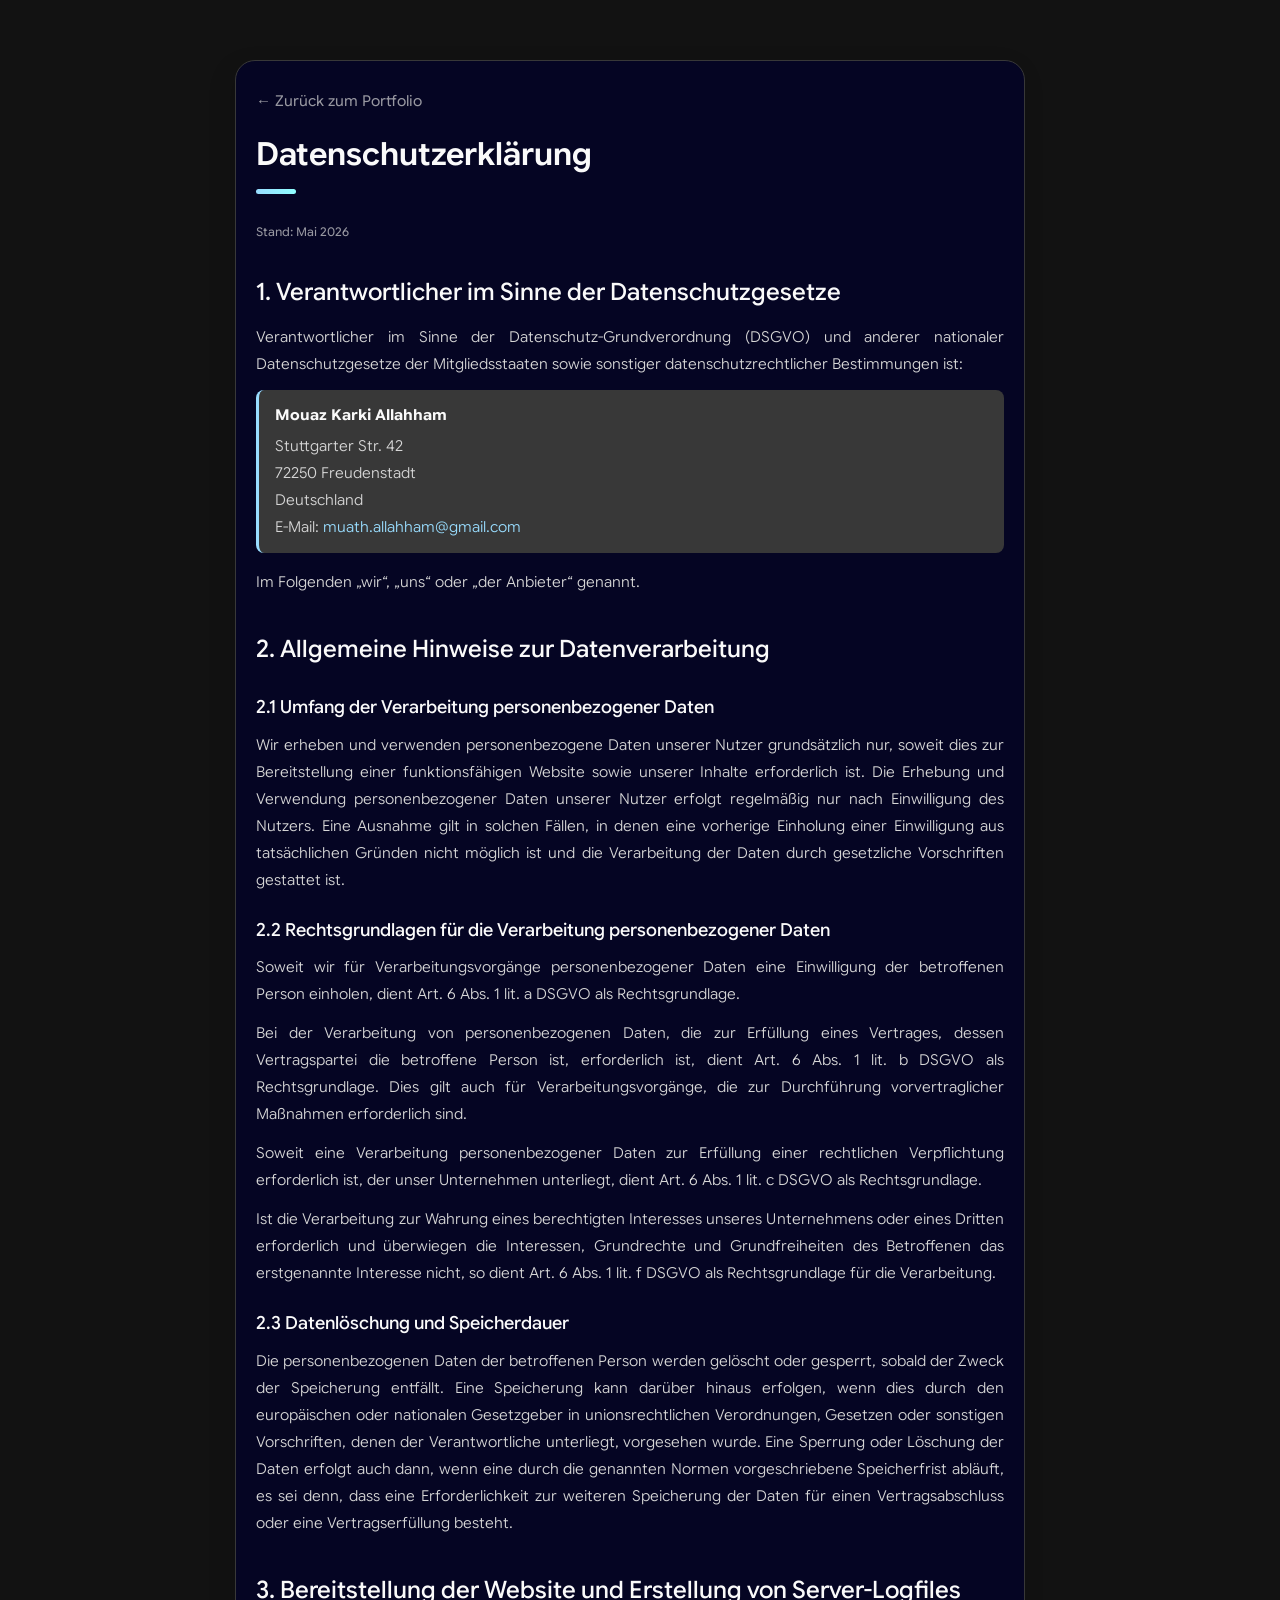
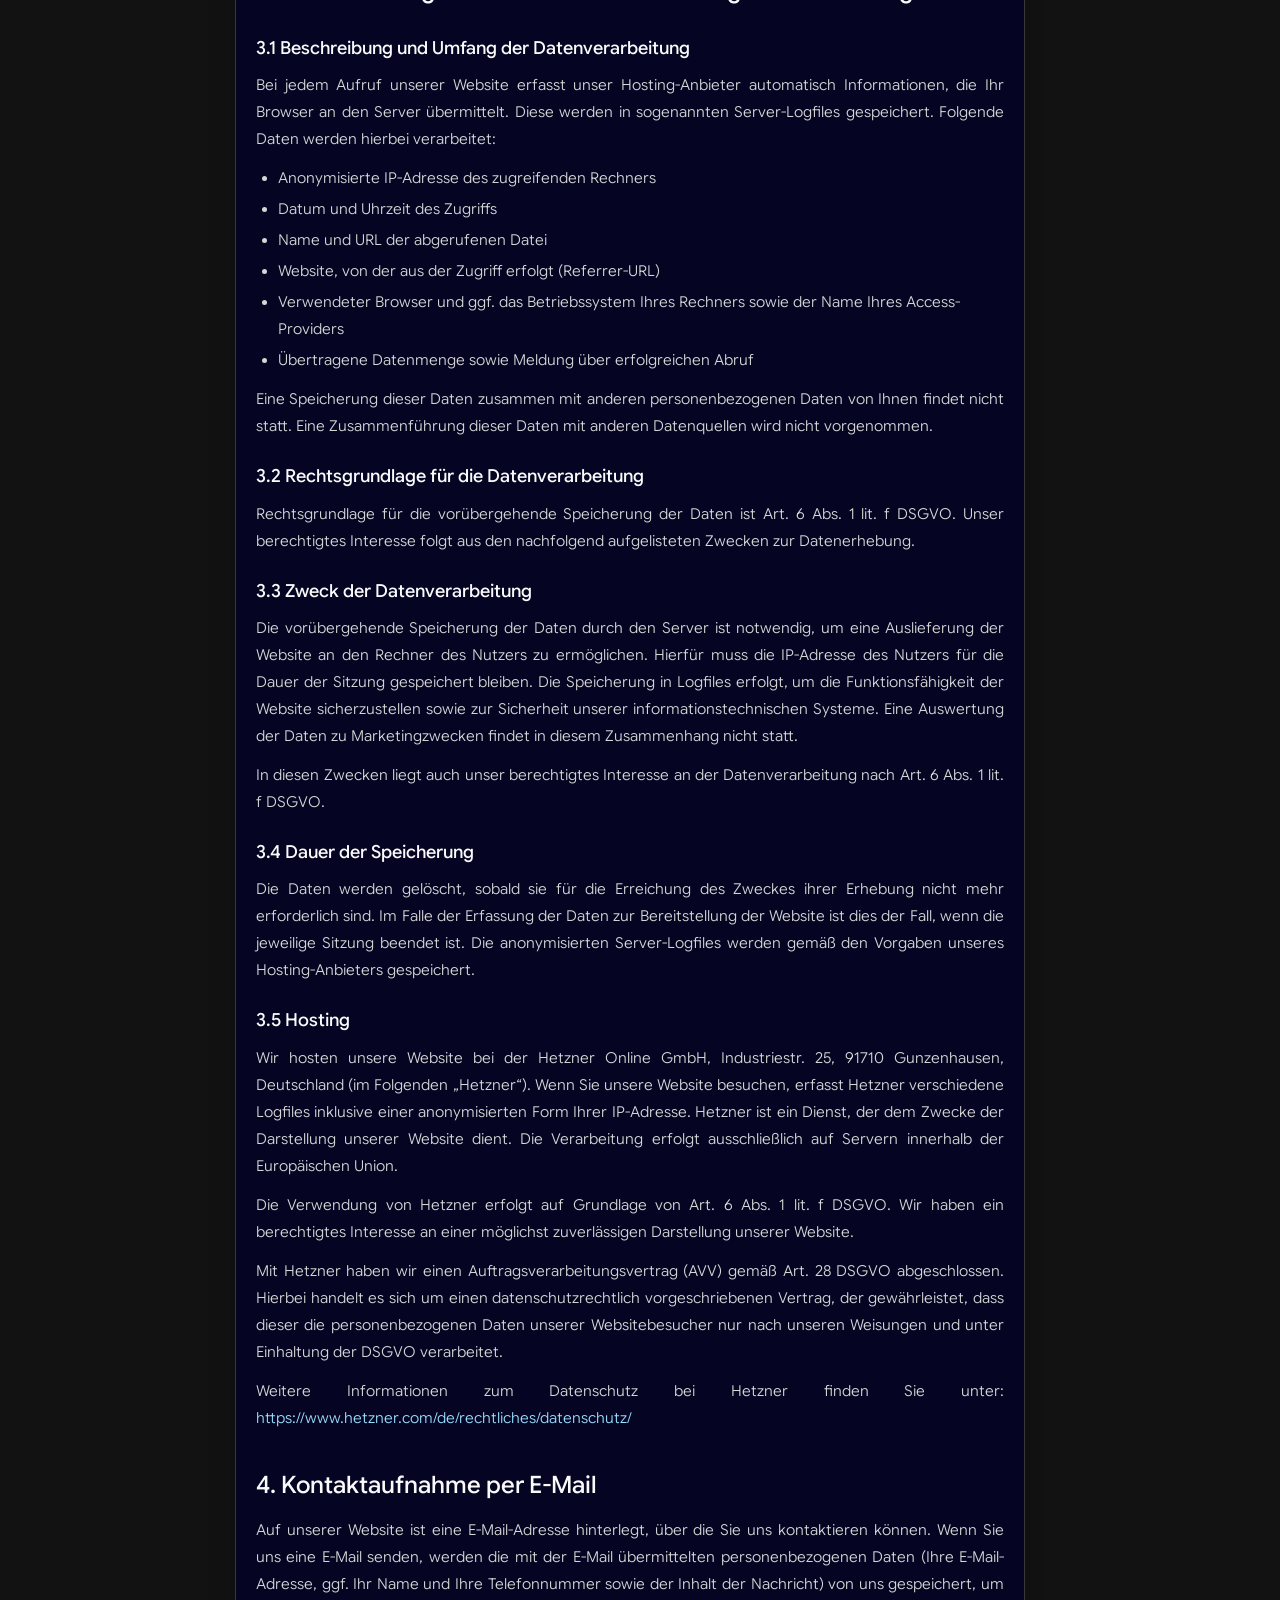
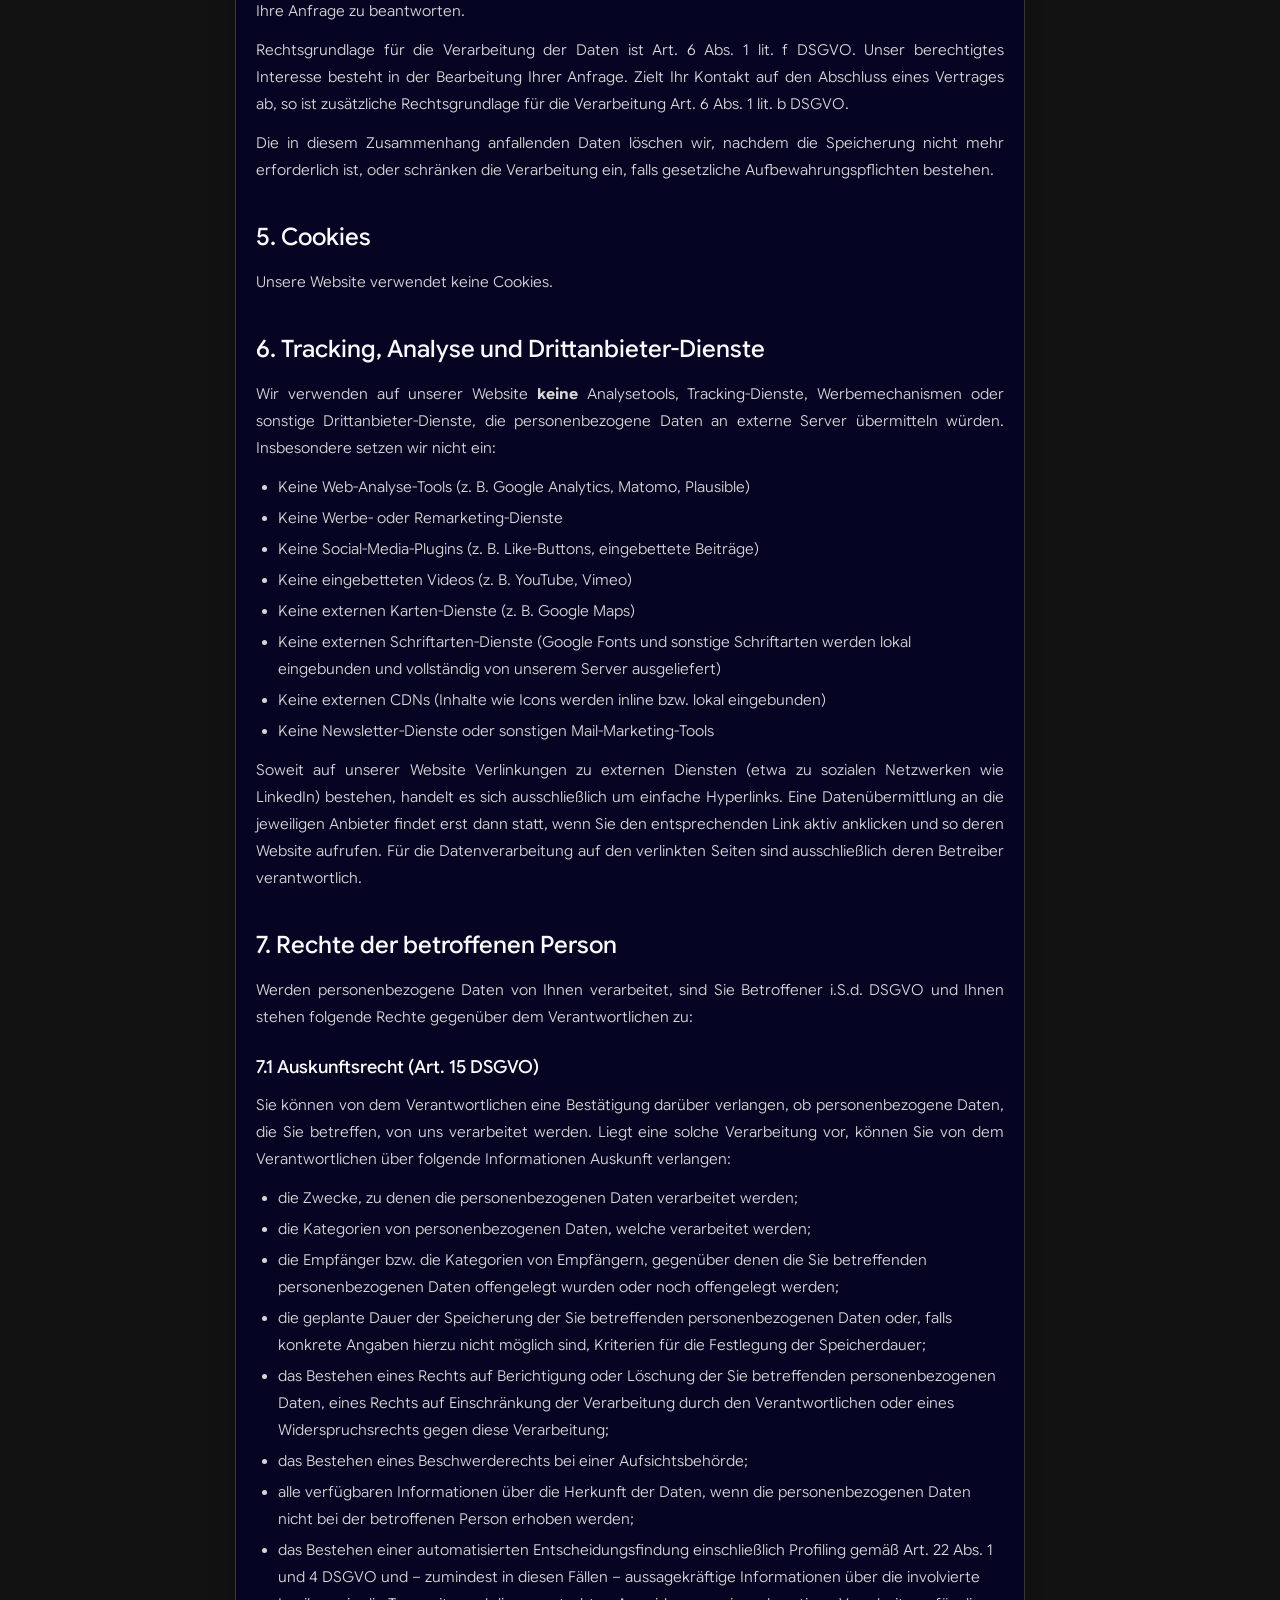
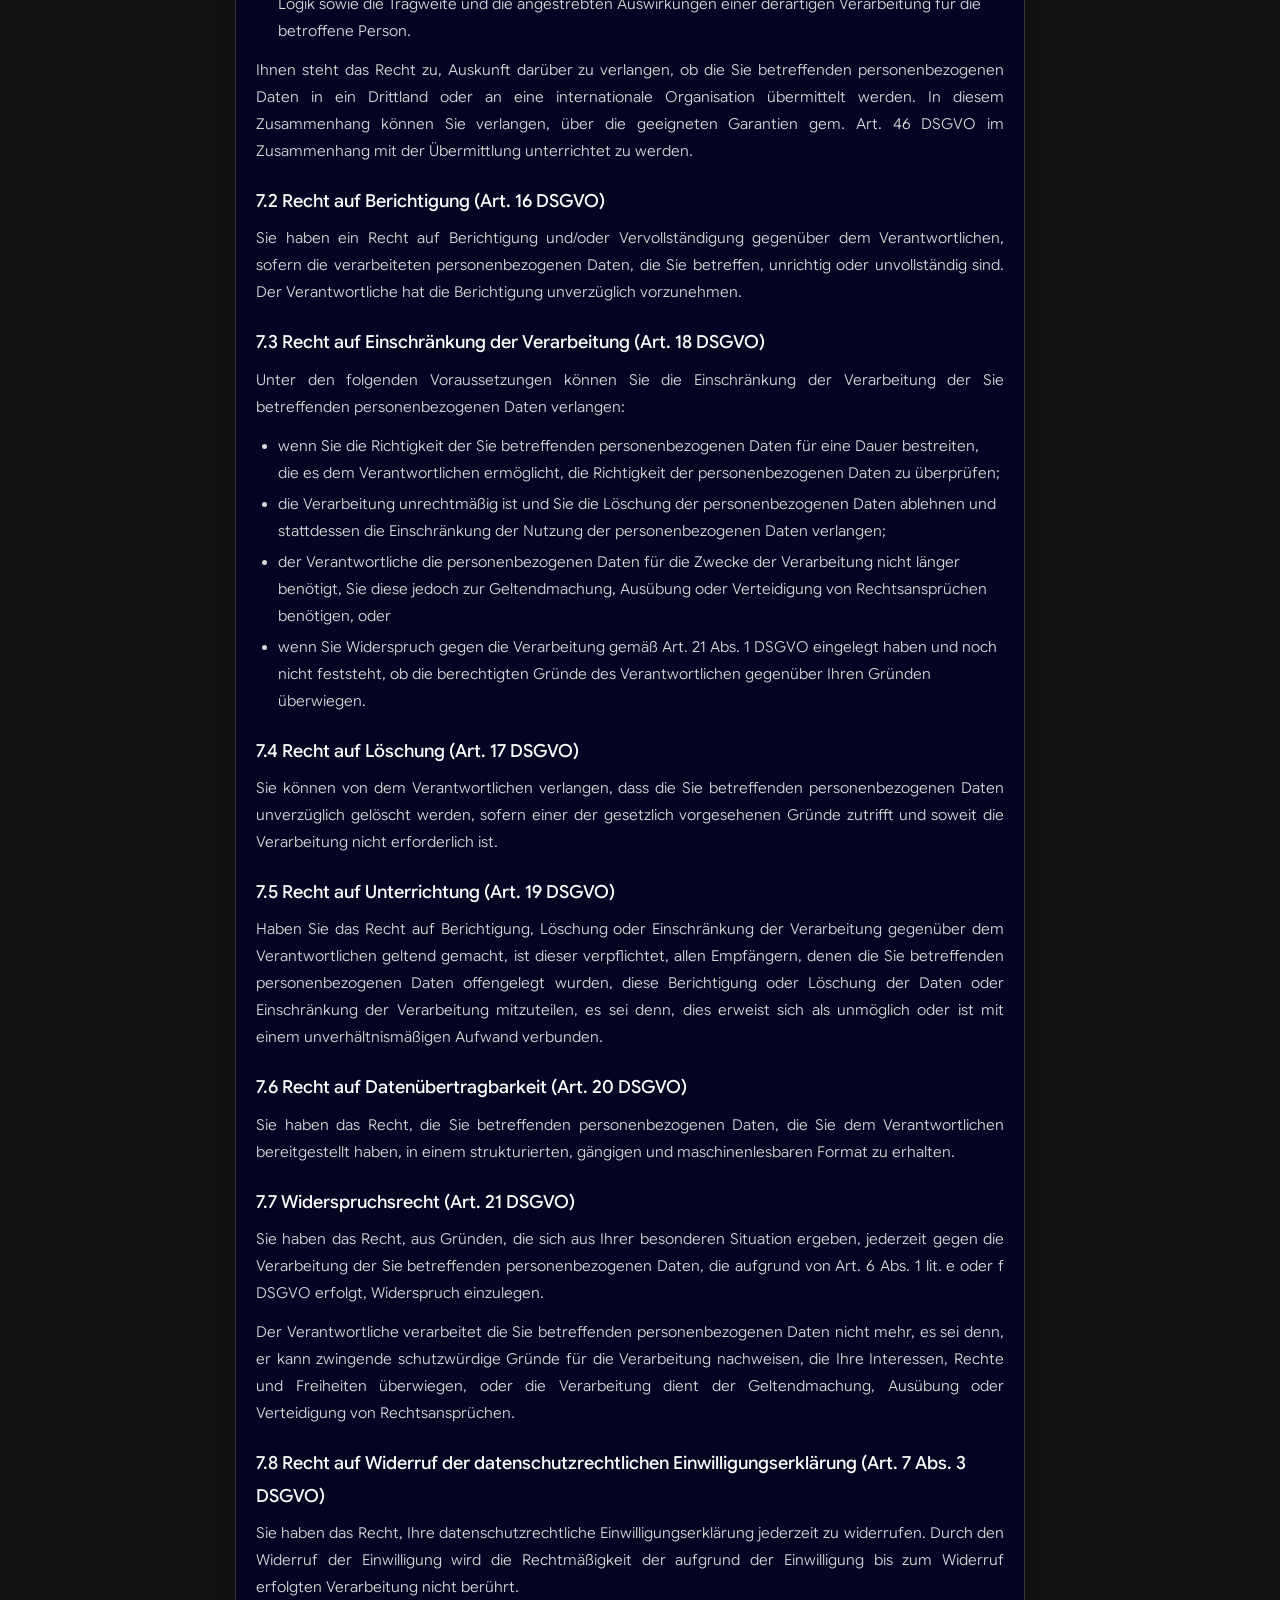
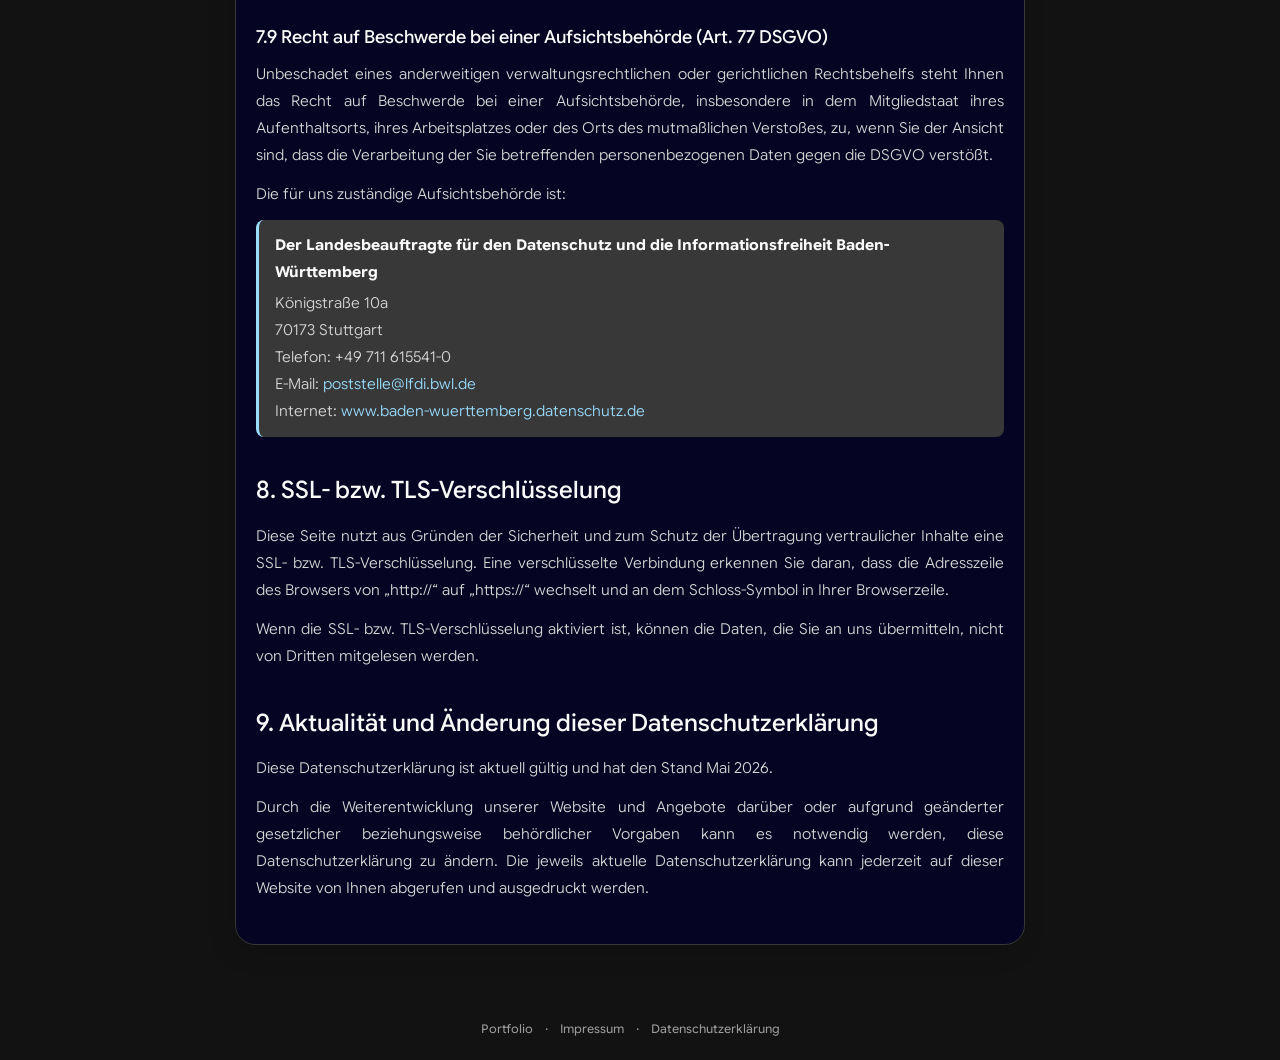
==== commit b4746f84: "consistencies" ====
--- a/datenschutz.html
+++ b/datenschutz.html
@@ -3,629 +3,471 @@
   <head>
     <meta charset="UTF-8" />
     <meta name="viewport" content="width=device-width, initial-scale=1.0" />
+    <title>Datenschutzerklärung – Mouaz K. Allahham</title>
     <link
       rel="icon"
-      href="data:image/svg+xml,<svg            
+      href="data:image/svg+xml,<svg
   xmlns='http://www.w3.org/2000/svg'/>"
     />
-    <title>Datenschutzerklärung – Mouaz K. Allahham</title>
     <link rel="stylesheet" href="style.css" />
   </head>
-  <style>
-    :root {
-      --color-text: #1a1a1a;
-      --color-muted: #555;
-      --color-heading: #1f3864;
-      --color-subheading: #2e5395;
-      --color-bg: #ffffff;
-      --color-border: #e5e5e5;
-      --color-link: #2e5395;
-      --max-width: 820px;
-    }
-
-    @media (prefers-color-scheme: dark) {
-      :root {
-        --color-text: #e8e8e8;
-        --color-muted: #b0b0b0;
-        --color-heading: #8ab4ff;
-        --color-subheading: #6f9eea;
-        --color-bg: #121212;
-        --color-border: #2a2a2a;
-        --color-link: #8ab4ff;
-      }
-    }
-
-    * {
-      box-sizing: border-box;
-    }
-
-    html {
-      scroll-behavior: smooth;
-    }
-
-    body {
-      font-family:
-        -apple-system, BlinkMacSystemFont, "Segoe UI", Roboto, Oxygen, Ubuntu,
-        Cantarell, "Helvetica Neue", Arial, sans-serif;
-      font-size: 16px;
-      line-height: 1.7;
-      color: var(--color-text);
-      background-color: var(--color-bg);
-      margin: 0;
-      padding: 2rem 1rem 4rem;
-    }
-
-    main {
-      max-width: var(--max-width);
-      margin: 0 auto;
-    }
-
-    h1.page-title {
-      font-size: 2.25rem;
-      font-weight: 700;
-      color: var(--color-heading);
-      text-align: center;
-      margin: 0 0 2.5rem;
-      padding-bottom: 1rem;
-      border-bottom: 2px solid var(--color-border);
-    }
-
-    h2 {
-      font-size: 1.5rem;
-      font-weight: 700;
-      color: var(--color-heading);
-      margin: 2.5rem 0 1rem;
-      line-height: 1.3;
-    }
-
-    h3 {
-      font-size: 1.2rem;
-      font-weight: 600;
-      color: var(--color-subheading);
-      margin: 1.75rem 0 0.75rem;
-      line-height: 1.4;
-    }
-
-    p {
-      margin: 0 0 1rem;
-      text-align: justify;
-      hyphens: auto;
-    }
-
-    ul {
-      margin: 0 0 1rem;
-      padding-left: 1.5rem;
-    }
-
-    li {
-      margin-bottom: 0.4rem;
-    }
-
-    address {
-      font-style: normal;
-      margin: 0.5rem 0 1.5rem;
-      padding: 1rem 1.25rem;
-      background-color: rgba(127, 127, 127, 0.06);
-      border-left: 3px solid var(--color-subheading);
-      border-radius: 4px;
-    }
-
-    address strong {
-      display: block;
-      margin-bottom: 0.25rem;
-    }
-
-    a {
-      color: var(--color-link);
-      text-decoration: underline;
-      text-underline-offset: 2px;
-    }
-
-    a:hover {
-      text-decoration-thickness: 2px;
-    }
-
-    .last-updated {
-      color: var(--color-muted);
-      font-size: 0.95rem;
-      text-align: center;
-      margin-bottom: 2rem;
-    }
-
-    @media print {
-      body {
-        padding: 0;
-        font-size: 11pt;
-      }
-      h1.page-title {
-        font-size: 24pt;
-      }
-      h2 {
-        font-size: 14pt;
-        page-break-after: avoid;
-      }
-      h3 {
-        font-size: 12pt;
-        page-break-after: avoid;
-      }
-      a {
-        color: var(--color-text);
-        text-decoration: none;
-      }
-    }
-
-    @media (max-width: 600px) {
-      body {
-        padding: 1.5rem 1rem 3rem;
-        font-size: 15px;
-      }
-      h1.page-title {
-        font-size: 1.75rem;
-      }
-      h2 {
-        font-size: 1.3rem;
-      }
-      h3 {
-        font-size: 1.1rem;
-      }
-      p {
-        text-align: left;
-      }
-    }
-  </style>
   <body>
     <main class="legal-main">
       <div class="legal-page">
-        <a href="index.html" class="legal-back">← Zurück zum Portfolio</a>
-
-        <h1 class="page-title">Datenschutzerklärung</h1>
-        <p class="last-updated">Stand: Mai 2026</p>
-
-        <h2>1. Verantwortlicher im Sinne der Datenschutzgesetze</h2>
-        <p>
-          Verantwortlicher im Sinne der Datenschutz-Grundverordnung (DSGVO) und
-          anderer nationaler Datenschutzgesetze der Mitgliedsstaaten sowie
-          sonstiger datenschutzrechtlicher Bestimmungen ist:
-        </p>
-        <address>
-          <strong>Mouaz Karki Allahham</strong>
-          Stuttgarter Str. 42<br />
-          72250 Freudenstadt<br />
-          Deutschland<br />
-          E-Mail:
-          <a href="mailto:muath.allahham@gmail.com">muath.allahham@gmail.com</a>
-        </address>
-        <p>
-          Im Folgenden „wir&ldquo;, „uns&ldquo; oder „der Anbieter&ldquo;
-          genannt.
-        </p>
-
-        <h2>2. Allgemeine Hinweise zur Datenverarbeitung</h2>
-
-        <h3>2.1 Umfang der Verarbeitung personenbezogener Daten</h3>
-        <p>
-          Wir erheben und verwenden personenbezogene Daten unserer Nutzer
-          grundsätzlich nur, soweit dies zur Bereitstellung einer
-          funktionsfähigen Website sowie unserer Inhalte erforderlich ist. Die
-          Erhebung und Verwendung personenbezogener Daten unserer Nutzer erfolgt
-          regelmäßig nur nach Einwilligung des Nutzers. Eine Ausnahme gilt in
-          solchen Fällen, in denen eine vorherige Einholung einer Einwilligung
-          aus tatsächlichen Gründen nicht möglich ist und die Verarbeitung der
-          Daten durch gesetzliche Vorschriften gestattet ist.
-        </p>
-
-        <h3>
-          2.2 Rechtsgrundlagen für die Verarbeitung personenbezogener Daten
-        </h3>
-        <p>
-          Soweit wir für Verarbeitungsvorgänge personenbezogener Daten eine
-          Einwilligung der betroffenen Person einholen, dient Art. 6 Abs. 1 lit.
-          a DSGVO als Rechtsgrundlage.
-        </p>
-        <p>
-          Bei der Verarbeitung von personenbezogenen Daten, die zur Erfüllung
-          eines Vertrages, dessen Vertragspartei die betroffene Person ist,
-          erforderlich ist, dient Art. 6 Abs. 1 lit. b DSGVO als
-          Rechtsgrundlage. Dies gilt auch für Verarbeitungsvorgänge, die zur
-          Durchführung vorvertraglicher Maßnahmen erforderlich sind.
-        </p>
-        <p>
-          Soweit eine Verarbeitung personenbezogener Daten zur Erfüllung einer
-          rechtlichen Verpflichtung erforderlich ist, der unser Unternehmen
-          unterliegt, dient Art. 6 Abs. 1 lit. c DSGVO als Rechtsgrundlage.
-        </p>
-        <p>
-          Ist die Verarbeitung zur Wahrung eines berechtigten Interesses unseres
-          Unternehmens oder eines Dritten erforderlich und überwiegen die
-          Interessen, Grundrechte und Grundfreiheiten des Betroffenen das
-          erstgenannte Interesse nicht, so dient Art. 6 Abs. 1 lit. f DSGVO als
-          Rechtsgrundlage für die Verarbeitung.
-        </p>
-
-        <h3>2.3 Datenlöschung und Speicherdauer</h3>
-        <p>
-          Die personenbezogenen Daten der betroffenen Person werden gelöscht
-          oder gesperrt, sobald der Zweck der Speicherung entfällt. Eine
-          Speicherung kann darüber hinaus erfolgen, wenn dies durch den
-          europäischen oder nationalen Gesetzgeber in unionsrechtlichen
-          Verordnungen, Gesetzen oder sonstigen Vorschriften, denen der
-          Verantwortliche unterliegt, vorgesehen wurde. Eine Sperrung oder
-          Löschung der Daten erfolgt auch dann, wenn eine durch die genannten
-          Normen vorgeschriebene Speicherfrist abläuft, es sei denn, dass eine
-          Erforderlichkeit zur weiteren Speicherung der Daten für einen
-          Vertragsabschluss oder eine Vertragserfüllung besteht.
-        </p>
-
-        <h2>
-          3. Bereitstellung der Website und Erstellung von Server-Logfiles
-        </h2>
-
-        <h3>3.1 Beschreibung und Umfang der Datenverarbeitung</h3>
-        <p>
-          Bei jedem Aufruf unserer Website erfasst unser Hosting-Anbieter
-          automatisch Informationen, die Ihr Browser an den Server übermittelt.
-          Diese werden in sogenannten Server-Logfiles gespeichert. Folgende
-          Daten werden hierbei verarbeitet:
-        </p>
-        <ul>
-          <li>Anonymisierte IP-Adresse des zugreifenden Rechners</li>
-          <li>Datum und Uhrzeit des Zugriffs</li>
-          <li>Name und URL der abgerufenen Datei</li>
-          <li>Website, von der aus der Zugriff erfolgt (Referrer-URL)</li>
-          <li>
-            Verwendeter Browser und ggf. das Betriebssystem Ihres Rechners sowie
-            der Name Ihres Access-Providers
-          </li>
-          <li>Übertragene Datenmenge sowie Meldung über erfolgreichen Abruf</li>
-        </ul>
-        <p>
-          Eine Speicherung dieser Daten zusammen mit anderen personenbezogenen
-          Daten von Ihnen findet nicht statt. Eine Zusammenführung dieser Daten
-          mit anderen Datenquellen wird nicht vorgenommen.
-        </p>
-
-        <h3>3.2 Rechtsgrundlage für die Datenverarbeitung</h3>
-        <p>
-          Rechtsgrundlage für die vorübergehende Speicherung der Daten ist Art.
-          6 Abs. 1 lit. f DSGVO. Unser berechtigtes Interesse folgt aus den
-          nachfolgend aufgelisteten Zwecken zur Datenerhebung.
-        </p>
-
-        <h3>3.3 Zweck der Datenverarbeitung</h3>
-        <p>
-          Die vorübergehende Speicherung der Daten durch den Server ist
-          notwendig, um eine Auslieferung der Website an den Rechner des Nutzers
-          zu ermöglichen. Hierfür muss die IP-Adresse des Nutzers für die Dauer
-          der Sitzung gespeichert bleiben. Die Speicherung in Logfiles erfolgt,
-          um die Funktionsfähigkeit der Website sicherzustellen sowie zur
-          Sicherheit unserer informationstechnischen Systeme. Eine Auswertung
-          der Daten zu Marketingzwecken findet in diesem Zusammenhang nicht
-          statt.
-        </p>
-        <p>
-          In diesen Zwecken liegt auch unser berechtigtes Interesse an der
-          Datenverarbeitung nach Art. 6 Abs. 1 lit. f DSGVO.
-        </p>
-
-        <h3>3.4 Dauer der Speicherung</h3>
-        <p>
-          Die Daten werden gelöscht, sobald sie für die Erreichung des Zweckes
-          ihrer Erhebung nicht mehr erforderlich sind. Im Falle der Erfassung
-          der Daten zur Bereitstellung der Website ist dies der Fall, wenn die
-          jeweilige Sitzung beendet ist. Die anonymisierten Server-Logfiles
-          werden gemäß den Vorgaben unseres Hosting-Anbieters gespeichert.
-        </p>
-
-        <h3>3.5 Hosting</h3>
-        <p>
-          Wir hosten unsere Website bei der Hetzner Online GmbH, Industriestr.
-          25, 91710 Gunzenhausen, Deutschland (im Folgenden „Hetzner&ldquo;).
-          Wenn Sie unsere Website besuchen, erfasst Hetzner verschiedene
-          Logfiles inklusive einer anonymisierten Form Ihrer IP-Adresse. Hetzner
-          ist ein Dienst, der dem Zwecke der Darstellung unserer Website dient.
-          Die Verarbeitung erfolgt ausschließlich auf Servern innerhalb der
-          Europäischen Union.
-        </p>
-        <p>
-          Die Verwendung von Hetzner erfolgt auf Grundlage von Art. 6 Abs. 1
-          lit. f DSGVO. Wir haben ein berechtigtes Interesse an einer möglichst
-          zuverlässigen Darstellung unserer Website.
-        </p>
-        <p>
-          Mit Hetzner haben wir einen Auftragsverarbeitungsvertrag (AVV) gemäß
-          Art. 28 DSGVO abgeschlossen. Hierbei handelt es sich um einen
-          datenschutzrechtlich vorgeschriebenen Vertrag, der gewährleistet, dass
-          dieser die personenbezogenen Daten unserer Websitebesucher nur nach
-          unseren Weisungen und unter Einhaltung der DSGVO verarbeitet.
-        </p>
-        <p>
-          Weitere Informationen zum Datenschutz bei Hetzner finden Sie unter:
-          <a
-            href="https://www.hetzner.com/de/rechtliches/datenschutz/"
-            target="_blank"
-            rel="noopener noreferrer"
-            >https://www.hetzner.com/de/rechtliches/datenschutz/</a
-          >
-        </p>
-
-        <h2>4. Kontaktaufnahme per E-Mail</h2>
-        <p>
-          Auf unserer Website ist eine E-Mail-Adresse hinterlegt, über die Sie
-          uns kontaktieren können. Wenn Sie uns eine E-Mail senden, werden die
-          mit der E-Mail übermittelten personenbezogenen Daten (Ihre
-          E-Mail-Adresse, ggf. Ihr Name und Ihre Telefonnummer sowie der Inhalt
-          der Nachricht) von uns gespeichert, um Ihre Anfrage zu beantworten.
-        </p>
-        <p>
-          Rechtsgrundlage für die Verarbeitung der Daten ist Art. 6 Abs. 1 lit.
-          f DSGVO. Unser berechtigtes Interesse besteht in der Bearbeitung Ihrer
-          Anfrage. Zielt Ihr Kontakt auf den Abschluss eines Vertrages ab, so
-          ist zusätzliche Rechtsgrundlage für die Verarbeitung Art. 6 Abs. 1
-          lit. b DSGVO.
-        </p>
-        <p>
-          Die in diesem Zusammenhang anfallenden Daten löschen wir, nachdem die
-          Speicherung nicht mehr erforderlich ist, oder schränken die
-          Verarbeitung ein, falls gesetzliche Aufbewahrungspflichten bestehen.
-        </p>
-
-        <h2>5. Cookies</h2>
-        <p>Unsere Website verwendet keine Cookies.</p>
-
-        <h2>6. Tracking, Analyse und Drittanbieter-Dienste</h2>
-        <p>
-          Wir verwenden auf unserer Website
-          <strong>keine</strong> Analysetools, Tracking-Dienste,
-          Werbemechanismen oder sonstige Drittanbieter-Dienste, die
-          personenbezogene Daten an externe Server übermitteln würden.
-          Insbesondere setzen wir nicht ein:
-        </p>
-        <ul>
-          <li>
-            Keine Web-Analyse-Tools (z.&nbsp;B. Google Analytics, Matomo,
-            Plausible)
-          </li>
-          <li>Keine Werbe- oder Remarketing-Dienste</li>
-          <li>
-            Keine Social-Media-Plugins (z.&nbsp;B. Like-Buttons, eingebettete
-            Beiträge)
-          </li>
-          <li>Keine eingebetteten Videos (z.&nbsp;B. YouTube, Vimeo)</li>
-          <li>Keine externen Karten-Dienste (z.&nbsp;B. Google Maps)</li>
-          <li>
-            Keine externen Schriftarten-Dienste (Google Fonts und sonstige
-            Schriftarten werden lokal eingebunden und vollständig von unserem
-            Server ausgeliefert)
-          </li>
-          <li>
-            Keine externen CDNs (Inhalte wie Icons werden inline bzw. lokal
-            eingebunden)
-          </li>
-          <li>Keine Newsletter-Dienste oder sonstigen Mail-Marketing-Tools</li>
-        </ul>
-        <p>
-          Soweit auf unserer Website Verlinkungen zu externen Diensten (etwa zu
-          sozialen Netzwerken wie LinkedIn) bestehen, handelt es sich
-          ausschließlich um einfache Hyperlinks. Eine Datenübermittlung an die
-          jeweiligen Anbieter findet erst dann statt, wenn Sie den
-          entsprechenden Link aktiv anklicken und so deren Website aufrufen. Für
-          die Datenverarbeitung auf den verlinkten Seiten sind ausschließlich
-          deren Betreiber verantwortlich.
-        </p>
-
-        <h2>7. Rechte der betroffenen Person</h2>
-        <p>
-          Werden personenbezogene Daten von Ihnen verarbeitet, sind Sie
-          Betroffener i.S.d. DSGVO und Ihnen stehen folgende Rechte gegenüber
-          dem Verantwortlichen zu:
-        </p>
-
-        <h3>7.1 Auskunftsrecht (Art. 15 DSGVO)</h3>
-        <p>
-          Sie können von dem Verantwortlichen eine Bestätigung darüber
-          verlangen, ob personenbezogene Daten, die Sie betreffen, von uns
-          verarbeitet werden. Liegt eine solche Verarbeitung vor, können Sie von
-          dem Verantwortlichen über folgende Informationen Auskunft verlangen:
-        </p>
-        <ul>
-          <li>
-            die Zwecke, zu denen die personenbezogenen Daten verarbeitet werden;
-          </li>
-          <li>
-            die Kategorien von personenbezogenen Daten, welche verarbeitet
-            werden;
-          </li>
-          <li>
-            die Empfänger bzw. die Kategorien von Empfängern, gegenüber denen
-            die Sie betreffenden personenbezogenen Daten offengelegt wurden oder
-            noch offengelegt werden;
-          </li>
-          <li>
-            die geplante Dauer der Speicherung der Sie betreffenden
-            personenbezogenen Daten oder, falls konkrete Angaben hierzu nicht
-            möglich sind, Kriterien für die Festlegung der Speicherdauer;
-          </li>
-          <li>
-            das Bestehen eines Rechts auf Berichtigung oder Löschung der Sie
-            betreffenden personenbezogenen Daten, eines Rechts auf Einschränkung
-            der Verarbeitung durch den Verantwortlichen oder eines
-            Widerspruchsrechts gegen diese Verarbeitung;
-          </li>
-          <li>
-            das Bestehen eines Beschwerderechts bei einer Aufsichtsbehörde;
-          </li>
-          <li>
-            alle verfügbaren Informationen über die Herkunft der Daten, wenn die
-            personenbezogenen Daten nicht bei der betroffenen Person erhoben
-            werden;
-          </li>
-          <li>
-            das Bestehen einer automatisierten Entscheidungsfindung
-            einschließlich Profiling gemäß Art. 22 Abs. 1 und 4 DSGVO und
-            &ndash; zumindest in diesen Fällen &ndash; aussagekräftige
-            Informationen über die involvierte Logik sowie die Tragweite und die
-            angestrebten Auswirkungen einer derartigen Verarbeitung für die
-            betroffene Person.
-          </li>
-        </ul>
-        <p>
-          Ihnen steht das Recht zu, Auskunft darüber zu verlangen, ob die Sie
-          betreffenden personenbezogenen Daten in ein Drittland oder an eine
-          internationale Organisation übermittelt werden. In diesem Zusammenhang
-          können Sie verlangen, über die geeigneten Garantien gem. Art. 46 DSGVO
-          im Zusammenhang mit der Übermittlung unterrichtet zu werden.
-        </p>
-
-        <h3>7.2 Recht auf Berichtigung (Art. 16 DSGVO)</h3>
-        <p>
-          Sie haben ein Recht auf Berichtigung und/oder Vervollständigung
-          gegenüber dem Verantwortlichen, sofern die verarbeiteten
-          personenbezogenen Daten, die Sie betreffen, unrichtig oder
-          unvollständig sind. Der Verantwortliche hat die Berichtigung
-          unverzüglich vorzunehmen.
-        </p>
-
-        <h3>7.3 Recht auf Einschränkung der Verarbeitung (Art. 18 DSGVO)</h3>
-        <p>
-          Unter den folgenden Voraussetzungen können Sie die Einschränkung der
-          Verarbeitung der Sie betreffenden personenbezogenen Daten verlangen:
-        </p>
-        <ul>
-          <li>
-            wenn Sie die Richtigkeit der Sie betreffenden personenbezogenen
-            Daten für eine Dauer bestreiten, die es dem Verantwortlichen
-            ermöglicht, die Richtigkeit der personenbezogenen Daten zu
-            überprüfen;
-          </li>
-          <li>
-            die Verarbeitung unrechtmäßig ist und Sie die Löschung der
-            personenbezogenen Daten ablehnen und stattdessen die Einschränkung
-            der Nutzung der personenbezogenen Daten verlangen;
-          </li>
-          <li>
-            der Verantwortliche die personenbezogenen Daten für die Zwecke der
-            Verarbeitung nicht länger benötigt, Sie diese jedoch zur
-            Geltendmachung, Ausübung oder Verteidigung von Rechtsansprüchen
-            benötigen, oder
-          </li>
-          <li>
-            wenn Sie Widerspruch gegen die Verarbeitung gemäß Art. 21 Abs. 1
-            DSGVO eingelegt haben und noch nicht feststeht, ob die berechtigten
-            Gründe des Verantwortlichen gegenüber Ihren Gründen überwiegen.
-          </li>
-        </ul>
-
-        <h3>7.4 Recht auf Löschung (Art. 17 DSGVO)</h3>
-        <p>
-          Sie können von dem Verantwortlichen verlangen, dass die Sie
-          betreffenden personenbezogenen Daten unverzüglich gelöscht werden,
-          sofern einer der gesetzlich vorgesehenen Gründe zutrifft und soweit
-          die Verarbeitung nicht erforderlich ist.
-        </p>
-
-        <h3>7.5 Recht auf Unterrichtung (Art. 19 DSGVO)</h3>
-        <p>
-          Haben Sie das Recht auf Berichtigung, Löschung oder Einschränkung der
-          Verarbeitung gegenüber dem Verantwortlichen geltend gemacht, ist
-          dieser verpflichtet, allen Empfängern, denen die Sie betreffenden
-          personenbezogenen Daten offengelegt wurden, diese Berichtigung oder
-          Löschung der Daten oder Einschränkung der Verarbeitung mitzuteilen, es
-          sei denn, dies erweist sich als unmöglich oder ist mit einem
-          unverhältnismäßigen Aufwand verbunden.
-        </p>
-
-        <h3>7.6 Recht auf Datenübertragbarkeit (Art. 20 DSGVO)</h3>
-        <p>
-          Sie haben das Recht, die Sie betreffenden personenbezogenen Daten, die
-          Sie dem Verantwortlichen bereitgestellt haben, in einem
-          strukturierten, gängigen und maschinenlesbaren Format zu erhalten.
-        </p>
-
-        <h3>7.7 Widerspruchsrecht (Art. 21 DSGVO)</h3>
-        <p>
-          Sie haben das Recht, aus Gründen, die sich aus Ihrer besonderen
-          Situation ergeben, jederzeit gegen die Verarbeitung der Sie
-          betreffenden personenbezogenen Daten, die aufgrund von Art. 6 Abs. 1
-          lit. e oder f DSGVO erfolgt, Widerspruch einzulegen.
-        </p>
-        <p>
-          Der Verantwortliche verarbeitet die Sie betreffenden personenbezogenen
-          Daten nicht mehr, es sei denn, er kann zwingende schutzwürdige Gründe
-          für die Verarbeitung nachweisen, die Ihre Interessen, Rechte und
-          Freiheiten überwiegen, oder die Verarbeitung dient der Geltendmachung,
-          Ausübung oder Verteidigung von Rechtsansprüchen.
-        </p>
-
-        <h3>
-          7.8 Recht auf Widerruf der datenschutzrechtlichen
-          Einwilligungserklärung (Art. 7 Abs. 3 DSGVO)
-        </h3>
-        <p>
-          Sie haben das Recht, Ihre datenschutzrechtliche Einwilligungserklärung
-          jederzeit zu widerrufen. Durch den Widerruf der Einwilligung wird die
-          Rechtmäßigkeit der aufgrund der Einwilligung bis zum Widerruf
-          erfolgten Verarbeitung nicht berührt.
-        </p>
-
-        <h3>
-          7.9 Recht auf Beschwerde bei einer Aufsichtsbehörde (Art. 77 DSGVO)
-        </h3>
-        <p>
-          Unbeschadet eines anderweitigen verwaltungsrechtlichen oder
-          gerichtlichen Rechtsbehelfs steht Ihnen das Recht auf Beschwerde bei
-          einer Aufsichtsbehörde, insbesondere in dem Mitgliedstaat ihres
-          Aufenthaltsorts, ihres Arbeitsplatzes oder des Orts des mutmaßlichen
-          Verstoßes, zu, wenn Sie der Ansicht sind, dass die Verarbeitung der
-          Sie betreffenden personenbezogenen Daten gegen die DSGVO verstößt.
-        </p>
-        <p>Die für uns zuständige Aufsichtsbehörde ist:</p>
-        <address>
-          <strong
-            >Der Landesbeauftragte für den Datenschutz und die
-            Informationsfreiheit Baden-Württemberg</strong
-          >
-          Königstraße 10a<br />
-          70173 Stuttgart<br />
-          Telefon: +49 711 615541-0<br />
-          E-Mail:
-          <a href="mailto:poststelle@lfdi.bwl.de">poststelle@lfdi.bwl.de</a
-          ><br />
-          Internet:
-          <a
-            href="https://www.baden-wuerttemberg.datenschutz.de"
-            target="_blank"
-            rel="noopener noreferrer"
-            >www.baden-wuerttemberg.datenschutz.de</a
-          >
-        </address>
-
-        <h2>8. SSL- bzw. TLS-Verschlüsselung</h2>
-        <p>
-          Diese Seite nutzt aus Gründen der Sicherheit und zum Schutz der
-          Übertragung vertraulicher Inhalte eine SSL- bzw. TLS-Verschlüsselung.
-          Eine verschlüsselte Verbindung erkennen Sie daran, dass die
-          Adresszeile des Browsers von „http://&ldquo; auf „https://&ldquo;
-          wechselt und an dem Schloss-Symbol in Ihrer Browserzeile.
-        </p>
-        <p>
-          Wenn die SSL- bzw. TLS-Verschlüsselung aktiviert ist, können die
-          Daten, die Sie an uns übermitteln, nicht von Dritten mitgelesen
-          werden.
-        </p>
-
-        <h2>9. Aktualität und Änderung dieser Datenschutzerklärung</h2>
-        <p>
-          Diese Datenschutzerklärung ist aktuell gültig und hat den Stand Mai
-          2026.
-        </p>
-        <p>
-          Durch die Weiterentwicklung unserer Website und Angebote darüber oder
-          aufgrund geänderter gesetzlicher beziehungsweise behördlicher Vorgaben
-          kann es notwendig werden, diese Datenschutzerklärung zu ändern. Die
-          jeweils aktuelle Datenschutzerklärung kann jederzeit auf dieser
-          Website von Ihnen abgerufen und ausgedruckt werden.
-        </p>
+        <a href="/" class="legal-back">← Zurück zum Portfolio</a>
+
+        <header>
+          <h2 class="h2 article-title">Datenschutzerklärung</h2>
+        </header>
+
+        <p class="legal-updated">Stand: Mai 2026</p>
+
+        <div class="legal-content">
+
+          <h2>1. Verantwortlicher im Sinne der Datenschutzgesetze</h2>
+          <p>
+            Verantwortlicher im Sinne der Datenschutz-Grundverordnung (DSGVO) und
+            anderer nationaler Datenschutzgesetze der Mitgliedsstaaten sowie
+            sonstiger datenschutzrechtlicher Bestimmungen ist:
+          </p>
+          <address>
+            <strong>Mouaz Karki Allahham</strong>
+            Stuttgarter Str. 42<br />
+            72250 Freudenstadt<br />
+            Deutschland<br />
+            E-Mail:
+            <a href="mailto:muath.allahham@gmail.com">muath.allahham@gmail.com</a>
+          </address>
+          <p>Im Folgenden „wir&ldquo;, „uns&ldquo; oder „der Anbieter&ldquo; genannt.</p>
+
+          <h2>2. Allgemeine Hinweise zur Datenverarbeitung</h2>
+
+          <h3>2.1 Umfang der Verarbeitung personenbezogener Daten</h3>
+          <p>
+            Wir erheben und verwenden personenbezogene Daten unserer Nutzer
+            grundsätzlich nur, soweit dies zur Bereitstellung einer
+            funktionsfähigen Website sowie unserer Inhalte erforderlich ist. Die
+            Erhebung und Verwendung personenbezogener Daten unserer Nutzer erfolgt
+            regelmäßig nur nach Einwilligung des Nutzers. Eine Ausnahme gilt in
+            solchen Fällen, in denen eine vorherige Einholung einer Einwilligung
+            aus tatsächlichen Gründen nicht möglich ist und die Verarbeitung der
+            Daten durch gesetzliche Vorschriften gestattet ist.
+          </p>
+
+          <h3>2.2 Rechtsgrundlagen für die Verarbeitung personenbezogener Daten</h3>
+          <p>
+            Soweit wir für Verarbeitungsvorgänge personenbezogener Daten eine
+            Einwilligung der betroffenen Person einholen, dient Art. 6 Abs. 1 lit.
+            a DSGVO als Rechtsgrundlage.
+          </p>
+          <p>
+            Bei der Verarbeitung von personenbezogenen Daten, die zur Erfüllung
+            eines Vertrages, dessen Vertragspartei die betroffene Person ist,
+            erforderlich ist, dient Art. 6 Abs. 1 lit. b DSGVO als
+            Rechtsgrundlage. Dies gilt auch für Verarbeitungsvorgänge, die zur
+            Durchführung vorvertraglicher Maßnahmen erforderlich sind.
+          </p>
+          <p>
+            Soweit eine Verarbeitung personenbezogener Daten zur Erfüllung einer
+            rechtlichen Verpflichtung erforderlich ist, der unser Unternehmen
+            unterliegt, dient Art. 6 Abs. 1 lit. c DSGVO als Rechtsgrundlage.
+          </p>
+          <p>
+            Ist die Verarbeitung zur Wahrung eines berechtigten Interesses unseres
+            Unternehmens oder eines Dritten erforderlich und überwiegen die
+            Interessen, Grundrechte und Grundfreiheiten des Betroffenen das
+            erstgenannte Interesse nicht, so dient Art. 6 Abs. 1 lit. f DSGVO als
+            Rechtsgrundlage für die Verarbeitung.
+          </p>
+
+          <h3>2.3 Datenlöschung und Speicherdauer</h3>
+          <p>
+            Die personenbezogenen Daten der betroffenen Person werden gelöscht
+            oder gesperrt, sobald der Zweck der Speicherung entfällt. Eine
+            Speicherung kann darüber hinaus erfolgen, wenn dies durch den
+            europäischen oder nationalen Gesetzgeber in unionsrechtlichen
+            Verordnungen, Gesetzen oder sonstigen Vorschriften, denen der
+            Verantwortliche unterliegt, vorgesehen wurde. Eine Sperrung oder
+            Löschung der Daten erfolgt auch dann, wenn eine durch die genannten
+            Normen vorgeschriebene Speicherfrist abläuft, es sei denn, dass eine
+            Erforderlichkeit zur weiteren Speicherung der Daten für einen
+            Vertragsabschluss oder eine Vertragserfüllung besteht.
+          </p>
+
+          <h2>3. Bereitstellung der Website und Erstellung von Server-Logfiles</h2>
+
+          <h3>3.1 Beschreibung und Umfang der Datenverarbeitung</h3>
+          <p>
+            Bei jedem Aufruf unserer Website erfasst unser Hosting-Anbieter
+            automatisch Informationen, die Ihr Browser an den Server übermittelt.
+            Diese werden in sogenannten Server-Logfiles gespeichert. Folgende
+            Daten werden hierbei verarbeitet:
+          </p>
+          <ul>
+            <li>Anonymisierte IP-Adresse des zugreifenden Rechners</li>
+            <li>Datum und Uhrzeit des Zugriffs</li>
+            <li>Name und URL der abgerufenen Datei</li>
+            <li>Website, von der aus der Zugriff erfolgt (Referrer-URL)</li>
+            <li>
+              Verwendeter Browser und ggf. das Betriebssystem Ihres Rechners sowie
+              der Name Ihres Access-Providers
+            </li>
+            <li>Übertragene Datenmenge sowie Meldung über erfolgreichen Abruf</li>
+          </ul>
+          <p>
+            Eine Speicherung dieser Daten zusammen mit anderen personenbezogenen
+            Daten von Ihnen findet nicht statt. Eine Zusammenführung dieser Daten
+            mit anderen Datenquellen wird nicht vorgenommen.
+          </p>
+
+          <h3>3.2 Rechtsgrundlage für die Datenverarbeitung</h3>
+          <p>
+            Rechtsgrundlage für die vorübergehende Speicherung der Daten ist Art.
+            6 Abs. 1 lit. f DSGVO. Unser berechtigtes Interesse folgt aus den
+            nachfolgend aufgelisteten Zwecken zur Datenerhebung.
+          </p>
+
+          <h3>3.3 Zweck der Datenverarbeitung</h3>
+          <p>
+            Die vorübergehende Speicherung der Daten durch den Server ist
+            notwendig, um eine Auslieferung der Website an den Rechner des Nutzers
+            zu ermöglichen. Hierfür muss die IP-Adresse des Nutzers für die Dauer
+            der Sitzung gespeichert bleiben. Die Speicherung in Logfiles erfolgt,
+            um die Funktionsfähigkeit der Website sicherzustellen sowie zur
+            Sicherheit unserer informationstechnischen Systeme. Eine Auswertung
+            der Daten zu Marketingzwecken findet in diesem Zusammenhang nicht
+            statt.
+          </p>
+          <p>
+            In diesen Zwecken liegt auch unser berechtigtes Interesse an der
+            Datenverarbeitung nach Art. 6 Abs. 1 lit. f DSGVO.
+          </p>
+
+          <h3>3.4 Dauer der Speicherung</h3>
+          <p>
+            Die Daten werden gelöscht, sobald sie für die Erreichung des Zweckes
+            ihrer Erhebung nicht mehr erforderlich sind. Im Falle der Erfassung
+            der Daten zur Bereitstellung der Website ist dies der Fall, wenn die
+            jeweilige Sitzung beendet ist. Die anonymisierten Server-Logfiles
+            werden gemäß den Vorgaben unseres Hosting-Anbieters gespeichert.
+          </p>
+
+          <h3>3.5 Hosting</h3>
+          <p>
+            Wir hosten unsere Website bei der Hetzner Online GmbH, Industriestr.
+            25, 91710 Gunzenhausen, Deutschland (im Folgenden „Hetzner&ldquo;).
+            Wenn Sie unsere Website besuchen, erfasst Hetzner verschiedene
+            Logfiles inklusive einer anonymisierten Form Ihrer IP-Adresse. Hetzner
+            ist ein Dienst, der dem Zwecke der Darstellung unserer Website dient.
+            Die Verarbeitung erfolgt ausschließlich auf Servern innerhalb der
+            Europäischen Union.
+          </p>
+          <p>
+            Die Verwendung von Hetzner erfolgt auf Grundlage von Art. 6 Abs. 1
+            lit. f DSGVO. Wir haben ein berechtigtes Interesse an einer möglichst
+            zuverlässigen Darstellung unserer Website.
+          </p>
+          <p>
+            Mit Hetzner haben wir einen Auftragsverarbeitungsvertrag (AVV) gemäß
+            Art. 28 DSGVO abgeschlossen. Hierbei handelt es sich um einen
+            datenschutzrechtlich vorgeschriebenen Vertrag, der gewährleistet, dass
+            dieser die personenbezogenen Daten unserer Websitebesucher nur nach
+            unseren Weisungen und unter Einhaltung der DSGVO verarbeitet.
+          </p>
+          <p>
+            Weitere Informationen zum Datenschutz bei Hetzner finden Sie unter:
+            <a
+              href="https://www.hetzner.com/de/rechtliches/datenschutz/"
+              target="_blank"
+              rel="noopener noreferrer"
+              >https://www.hetzner.com/de/rechtliches/datenschutz/</a
+            >
+          </p>
+
+          <h2>4. Kontaktaufnahme per E-Mail</h2>
+          <p>
+            Auf unserer Website ist eine E-Mail-Adresse hinterlegt, über die Sie
+            uns kontaktieren können. Wenn Sie uns eine E-Mail senden, werden die
+            mit der E-Mail übermittelten personenbezogenen Daten (Ihre
+            E-Mail-Adresse, ggf. Ihr Name und Ihre Telefonnummer sowie der Inhalt
+            der Nachricht) von uns gespeichert, um Ihre Anfrage zu beantworten.
+          </p>
+          <p>
+            Rechtsgrundlage für die Verarbeitung der Daten ist Art. 6 Abs. 1 lit.
+            f DSGVO. Unser berechtigtes Interesse besteht in der Bearbeitung Ihrer
+            Anfrage. Zielt Ihr Kontakt auf den Abschluss eines Vertrages ab, so
+            ist zusätzliche Rechtsgrundlage für die Verarbeitung Art. 6 Abs. 1
+            lit. b DSGVO.
+          </p>
+          <p>
+            Die in diesem Zusammenhang anfallenden Daten löschen wir, nachdem die
+            Speicherung nicht mehr erforderlich ist, oder schränken die
+            Verarbeitung ein, falls gesetzliche Aufbewahrungspflichten bestehen.
+          </p>
+
+          <h2>5. Cookies</h2>
+          <p>Unsere Website verwendet keine Cookies.</p>
+
+          <h2>6. Tracking, Analyse und Drittanbieter-Dienste</h2>
+          <p>
+            Wir verwenden auf unserer Website
+            <strong>keine</strong> Analysetools, Tracking-Dienste,
+            Werbemechanismen oder sonstige Drittanbieter-Dienste, die
+            personenbezogene Daten an externe Server übermitteln würden.
+            Insbesondere setzen wir nicht ein:
+          </p>
+          <ul>
+            <li>
+              Keine Web-Analyse-Tools (z.&nbsp;B. Google Analytics, Matomo,
+              Plausible)
+            </li>
+            <li>Keine Werbe- oder Remarketing-Dienste</li>
+            <li>
+              Keine Social-Media-Plugins (z.&nbsp;B. Like-Buttons, eingebettete
+              Beiträge)
+            </li>
+            <li>Keine eingebetteten Videos (z.&nbsp;B. YouTube, Vimeo)</li>
+            <li>Keine externen Karten-Dienste (z.&nbsp;B. Google Maps)</li>
+            <li>
+              Keine externen Schriftarten-Dienste (Google Fonts und sonstige
+              Schriftarten werden lokal eingebunden und vollständig von unserem
+              Server ausgeliefert)
+            </li>
+            <li>
+              Keine externen CDNs (Inhalte wie Icons werden inline bzw. lokal
+              eingebunden)
+            </li>
+            <li>Keine Newsletter-Dienste oder sonstigen Mail-Marketing-Tools</li>
+          </ul>
+          <p>
+            Soweit auf unserer Website Verlinkungen zu externen Diensten (etwa zu
+            sozialen Netzwerken wie LinkedIn) bestehen, handelt es sich
+            ausschließlich um einfache Hyperlinks. Eine Datenübermittlung an die
+            jeweiligen Anbieter findet erst dann statt, wenn Sie den
+            entsprechenden Link aktiv anklicken und so deren Website aufrufen. Für
+            die Datenverarbeitung auf den verlinkten Seiten sind ausschließlich
+            deren Betreiber verantwortlich.
+          </p>
+
+          <h2>7. Rechte der betroffenen Person</h2>
+          <p>
+            Werden personenbezogene Daten von Ihnen verarbeitet, sind Sie
+            Betroffener i.S.d. DSGVO und Ihnen stehen folgende Rechte gegenüber
+            dem Verantwortlichen zu:
+          </p>
+
+          <h3>7.1 Auskunftsrecht (Art. 15 DSGVO)</h3>
+          <p>
+            Sie können von dem Verantwortlichen eine Bestätigung darüber
+            verlangen, ob personenbezogene Daten, die Sie betreffen, von uns
+            verarbeitet werden. Liegt eine solche Verarbeitung vor, können Sie von
+            dem Verantwortlichen über folgende Informationen Auskunft verlangen:
+          </p>
+          <ul>
+            <li>
+              die Zwecke, zu denen die personenbezogenen Daten verarbeitet werden;
+            </li>
+            <li>
+              die Kategorien von personenbezogenen Daten, welche verarbeitet
+              werden;
+            </li>
+            <li>
+              die Empfänger bzw. die Kategorien von Empfängern, gegenüber denen
+              die Sie betreffenden personenbezogenen Daten offengelegt wurden oder
+              noch offengelegt werden;
+            </li>
+            <li>
+              die geplante Dauer der Speicherung der Sie betreffenden
+              personenbezogenen Daten oder, falls konkrete Angaben hierzu nicht
+              möglich sind, Kriterien für die Festlegung der Speicherdauer;
+            </li>
+            <li>
+              das Bestehen eines Rechts auf Berichtigung oder Löschung der Sie
+              betreffenden personenbezogenen Daten, eines Rechts auf Einschränkung
+              der Verarbeitung durch den Verantwortlichen oder eines
+              Widerspruchsrechts gegen diese Verarbeitung;
+            </li>
+            <li>das Bestehen eines Beschwerderechts bei einer Aufsichtsbehörde;</li>
+            <li>
+              alle verfügbaren Informationen über die Herkunft der Daten, wenn die
+              personenbezogenen Daten nicht bei der betroffenen Person erhoben
+              werden;
+            </li>
+            <li>
+              das Bestehen einer automatisierten Entscheidungsfindung
+              einschließlich Profiling gemäß Art. 22 Abs. 1 und 4 DSGVO und
+              &ndash; zumindest in diesen Fällen &ndash; aussagekräftige
+              Informationen über die involvierte Logik sowie die Tragweite und die
+              angestrebten Auswirkungen einer derartigen Verarbeitung für die
+              betroffene Person.
+            </li>
+          </ul>
+          <p>
+            Ihnen steht das Recht zu, Auskunft darüber zu verlangen, ob die Sie
+            betreffenden personenbezogenen Daten in ein Drittland oder an eine
+            internationale Organisation übermittelt werden. In diesem Zusammenhang
+            können Sie verlangen, über die geeigneten Garantien gem. Art. 46 DSGVO
+            im Zusammenhang mit der Übermittlung unterrichtet zu werden.
+          </p>
+
+          <h3>7.2 Recht auf Berichtigung (Art. 16 DSGVO)</h3>
+          <p>
+            Sie haben ein Recht auf Berichtigung und/oder Vervollständigung
+            gegenüber dem Verantwortlichen, sofern die verarbeiteten
+            personenbezogenen Daten, die Sie betreffen, unrichtig oder
+            unvollständig sind. Der Verantwortliche hat die Berichtigung
+            unverzüglich vorzunehmen.
+          </p>
+
+          <h3>7.3 Recht auf Einschränkung der Verarbeitung (Art. 18 DSGVO)</h3>
+          <p>
+            Unter den folgenden Voraussetzungen können Sie die Einschränkung der
+            Verarbeitung der Sie betreffenden personenbezogenen Daten verlangen:
+          </p>
+          <ul>
+            <li>
+              wenn Sie die Richtigkeit der Sie betreffenden personenbezogenen
+              Daten für eine Dauer bestreiten, die es dem Verantwortlichen
+              ermöglicht, die Richtigkeit der personenbezogenen Daten zu
+              überprüfen;
+            </li>
+            <li>
+              die Verarbeitung unrechtmäßig ist und Sie die Löschung der
+              personenbezogenen Daten ablehnen und stattdessen die Einschränkung
+              der Nutzung der personenbezogenen Daten verlangen;
+            </li>
+            <li>
+              der Verantwortliche die personenbezogenen Daten für die Zwecke der
+              Verarbeitung nicht länger benötigt, Sie diese jedoch zur
+              Geltendmachung, Ausübung oder Verteidigung von Rechtsansprüchen
+              benötigen, oder
+            </li>
+            <li>
+              wenn Sie Widerspruch gegen die Verarbeitung gemäß Art. 21 Abs. 1
+              DSGVO eingelegt haben und noch nicht feststeht, ob die berechtigten
+              Gründe des Verantwortlichen gegenüber Ihren Gründen überwiegen.
+            </li>
+          </ul>
+
+          <h3>7.4 Recht auf Löschung (Art. 17 DSGVO)</h3>
+          <p>
+            Sie können von dem Verantwortlichen verlangen, dass die Sie
+            betreffenden personenbezogenen Daten unverzüglich gelöscht werden,
+            sofern einer der gesetzlich vorgesehenen Gründe zutrifft und soweit
+            die Verarbeitung nicht erforderlich ist.
+          </p>
+
+          <h3>7.5 Recht auf Unterrichtung (Art. 19 DSGVO)</h3>
+          <p>
+            Haben Sie das Recht auf Berichtigung, Löschung oder Einschränkung der
+            Verarbeitung gegenüber dem Verantwortlichen geltend gemacht, ist
+            dieser verpflichtet, allen Empfängern, denen die Sie betreffenden
+            personenbezogenen Daten offengelegt wurden, diese Berichtigung oder
+            Löschung der Daten oder Einschränkung der Verarbeitung mitzuteilen, es
+            sei denn, dies erweist sich als unmöglich oder ist mit einem
+            unverhältnismäßigen Aufwand verbunden.
+          </p>
+
+          <h3>7.6 Recht auf Datenübertragbarkeit (Art. 20 DSGVO)</h3>
+          <p>
+            Sie haben das Recht, die Sie betreffenden personenbezogenen Daten, die
+            Sie dem Verantwortlichen bereitgestellt haben, in einem
+            strukturierten, gängigen und maschinenlesbaren Format zu erhalten.
+          </p>
+
+          <h3>7.7 Widerspruchsrecht (Art. 21 DSGVO)</h3>
+          <p>
+            Sie haben das Recht, aus Gründen, die sich aus Ihrer besonderen
+            Situation ergeben, jederzeit gegen die Verarbeitung der Sie
+            betreffenden personenbezogenen Daten, die aufgrund von Art. 6 Abs. 1
+            lit. e oder f DSGVO erfolgt, Widerspruch einzulegen.
+          </p>
+          <p>
+            Der Verantwortliche verarbeitet die Sie betreffenden personenbezogenen
+            Daten nicht mehr, es sei denn, er kann zwingende schutzwürdige Gründe
+            für die Verarbeitung nachweisen, die Ihre Interessen, Rechte und
+            Freiheiten überwiegen, oder die Verarbeitung dient der Geltendmachung,
+            Ausübung oder Verteidigung von Rechtsansprüchen.
+          </p>
+
+          <h3>
+            7.8 Recht auf Widerruf der datenschutzrechtlichen
+            Einwilligungserklärung (Art. 7 Abs. 3 DSGVO)
+          </h3>
+          <p>
+            Sie haben das Recht, Ihre datenschutzrechtliche Einwilligungserklärung
+            jederzeit zu widerrufen. Durch den Widerruf der Einwilligung wird die
+            Rechtmäßigkeit der aufgrund der Einwilligung bis zum Widerruf
+            erfolgten Verarbeitung nicht berührt.
+          </p>
+
+          <h3>7.9 Recht auf Beschwerde bei einer Aufsichtsbehörde (Art. 77 DSGVO)</h3>
+          <p>
+            Unbeschadet eines anderweitigen verwaltungsrechtlichen oder
+            gerichtlichen Rechtsbehelfs steht Ihnen das Recht auf Beschwerde bei
+            einer Aufsichtsbehörde, insbesondere in dem Mitgliedstaat ihres
+            Aufenthaltsorts, ihres Arbeitsplatzes oder des Orts des mutmaßlichen
+            Verstoßes, zu, wenn Sie der Ansicht sind, dass die Verarbeitung der
+            Sie betreffenden personenbezogenen Daten gegen die DSGVO verstößt.
+          </p>
+          <p>Die für uns zuständige Aufsichtsbehörde ist:</p>
+          <address>
+            <strong>
+              Der Landesbeauftragte für den Datenschutz und die
+              Informationsfreiheit Baden-Württemberg
+            </strong>
+            Königstraße 10a<br />
+            70173 Stuttgart<br />
+            Telefon: +49 711 615541-0<br />
+            E-Mail:
+            <a href="mailto:poststelle@lfdi.bwl.de">poststelle@lfdi.bwl.de</a
+            ><br />
+            Internet:
+            <a
+              href="https://www.baden-wuerttemberg.datenschutz.de"
+              target="_blank"
+              rel="noopener noreferrer"
+              >www.baden-wuerttemberg.datenschutz.de</a
+            >
+          </address>
+
+          <h2>8. SSL- bzw. TLS-Verschlüsselung</h2>
+          <p>
+            Diese Seite nutzt aus Gründen der Sicherheit und zum Schutz der
+            Übertragung vertraulicher Inhalte eine SSL- bzw. TLS-Verschlüsselung.
+            Eine verschlüsselte Verbindung erkennen Sie daran, dass die
+            Adresszeile des Browsers von „http://&ldquo; auf „https://&ldquo;
+            wechselt und an dem Schloss-Symbol in Ihrer Browserzeile.
+          </p>
+          <p>
+            Wenn die SSL- bzw. TLS-Verschlüsselung aktiviert ist, können die
+            Daten, die Sie an uns übermitteln, nicht von Dritten mitgelesen
+            werden.
+          </p>
+
+          <h2>9. Aktualität und Änderung dieser Datenschutzerklärung</h2>
+          <p>
+            Diese Datenschutzerklärung ist aktuell gültig und hat den Stand Mai
+            2026.
+          </p>
+          <p>
+            Durch die Weiterentwicklung unserer Website und Angebote darüber oder
+            aufgrund geänderter gesetzlicher beziehungsweise behördlicher Vorgaben
+            kann es notwendig werden, diese Datenschutzerklärung zu ändern. Die
+            jeweils aktuelle Datenschutzerklärung kann jederzeit auf dieser
+            Website von Ihnen abgerufen und ausgedruckt werden.
+          </p>
+
+        </div>
       </div>
     </main>
+
+    <footer class="site-footer">
+      <a href="index.html">Portfolio</a>
+      <span>·</span>
+      <a href="impressum.html">Impressum</a>
+      <span>·</span>
+      <a href="datenschutz.html">Datenschutzerklärung</a>
+    </footer>
   </body>
 </html>
--- a/style.css
+++ b/style.css
@@ -513,8 +513,6 @@
 .about-text p {
   margin-bottom: 15px;
   text-align: justify;
-  padding-left: 10px;
-  padding-right: 10px;
 }
 
 .service {
@@ -1248,9 +1246,9 @@
   height: 16px;
 }
 .form-btn:hover {
-  background: var(--bg-gradient-light-blue1);
-}
-.form-btn::before {
+  background: var(--bg-gradient-light-blue);
+}
+.form-btn:hover::before {
   background: var(--bg-gradient-light-blue2);
 }
 
@@ -1269,6 +1267,7 @@
 .icon {
   display: block;
   margin: auto;
+  color: var(--light-blue);
   fill: var(--light-blue);
 }
 
@@ -1299,11 +1298,17 @@
   color: var(--light-blue);
 }
 
+.legal-main ~ .site-footer {
+  padding-bottom: 24px;
+}
+
 /*LEGAL PAGES*/
 
 .legal-main {
   margin: 60px auto;
   min-width: 259px;
+  max-width: 820px;
+  padding: 0 15px;
 }
 
 .legal-page {
@@ -1321,16 +1326,58 @@
   line-height: 1.8;
 }
 
+.legal-content h2 {
+  color: var(--white2);
+  font-size: var(--fs2);
+  font-weight: var(--fw500);
+  margin-top: 32px;
+  margin-bottom: 10px;
+}
+
 .legal-content h3 {
   color: var(--white2);
   font-size: var(--fs4);
   font-weight: var(--fw500);
-  margin-top: 24px;
+  margin-top: 20px;
   margin-bottom: 8px;
 }
 
 .legal-content p {
   margin-bottom: 12px;
+  text-align: justify;
+  hyphens: auto;
+}
+
+.legal-content ul {
+  padding-left: 1.4rem;
+  margin-bottom: 12px;
+}
+
+.legal-content ul li {
+  list-style: disc;
+  margin-bottom: 4px;
+}
+
+.legal-content address {
+  font-style: normal;
+  margin: 8px 0 16px;
+  padding: 12px 16px;
+  background: var(--jet);
+  border-left: 3px solid var(--light-blue);
+  border-radius: 8px;
+}
+
+.legal-content address strong {
+  display: block;
+  color: var(--white2);
+  margin-bottom: 4px;
+}
+
+.legal-updated {
+  color: var(--light-gray70);
+  font-size: var(--fs8);
+  font-family: var(--ff-poppins);
+  margin-bottom: 8px;
 }
 
 .legal-content a {
